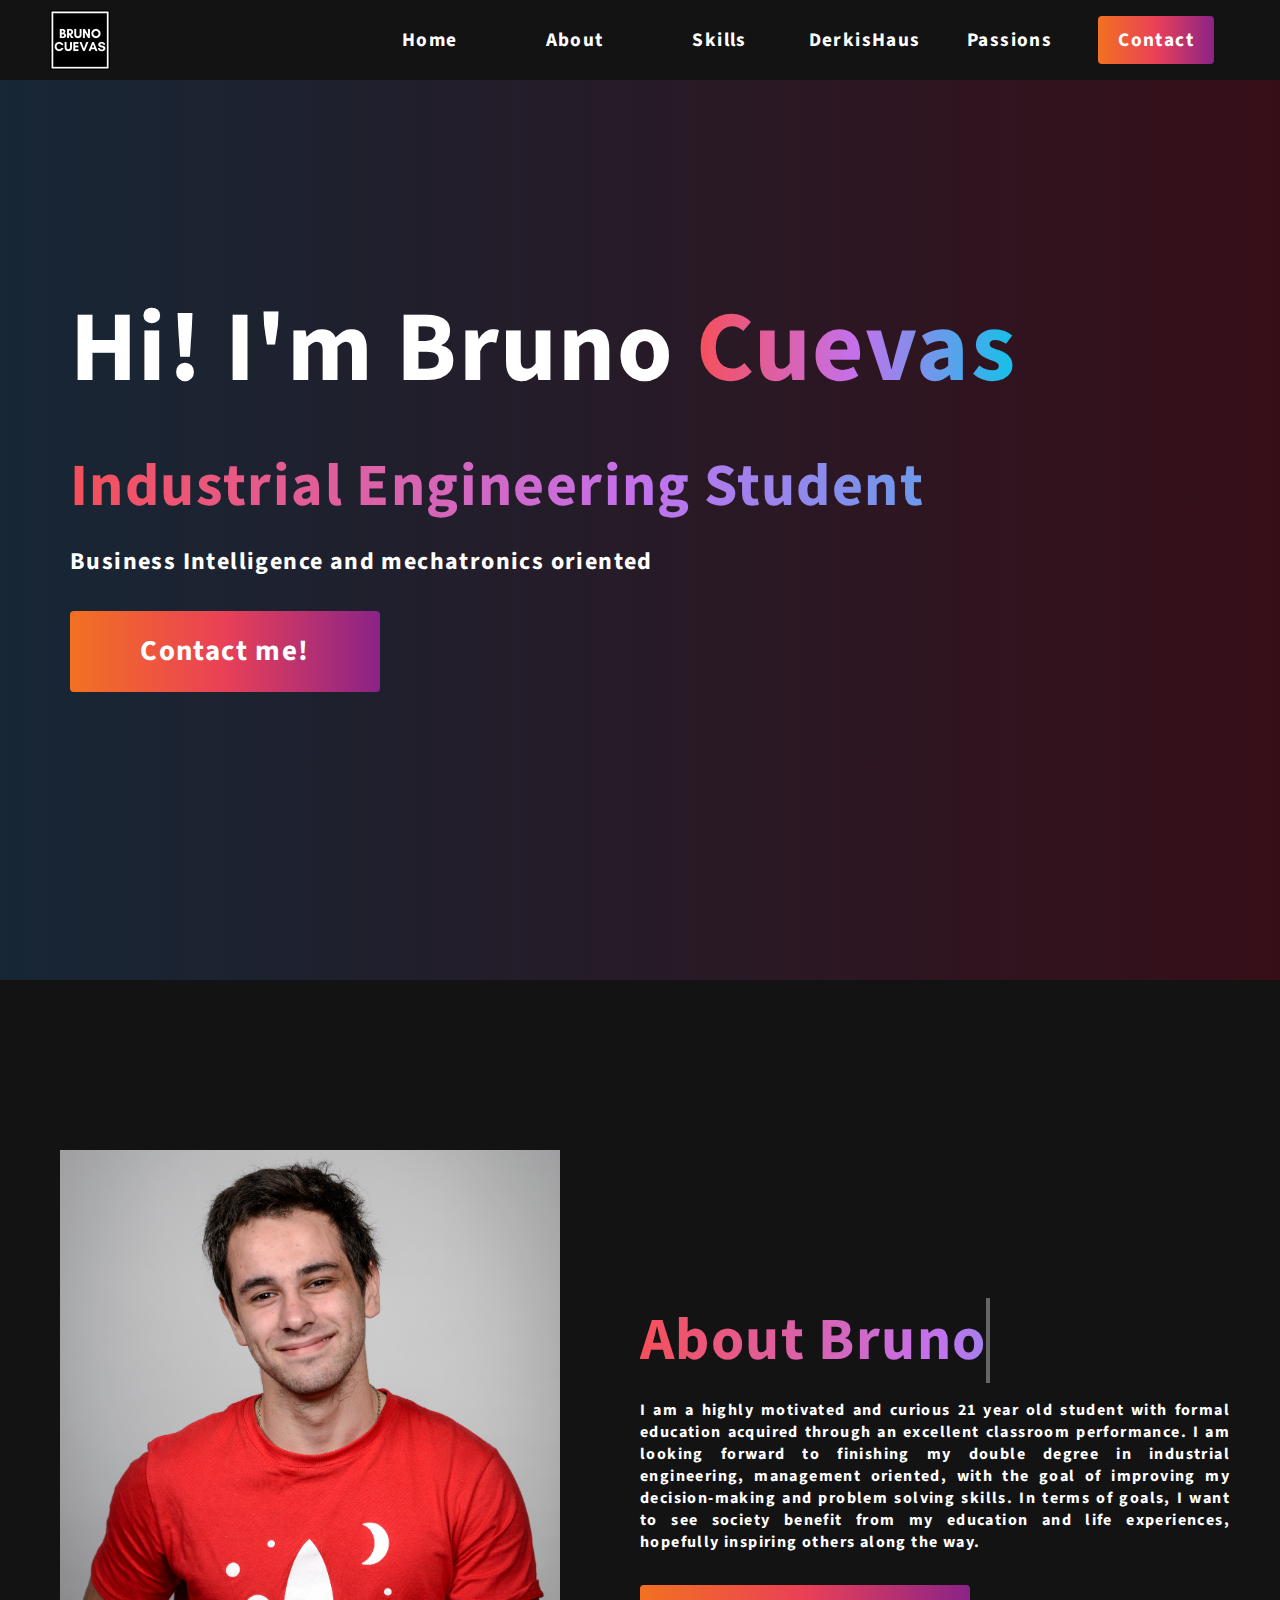
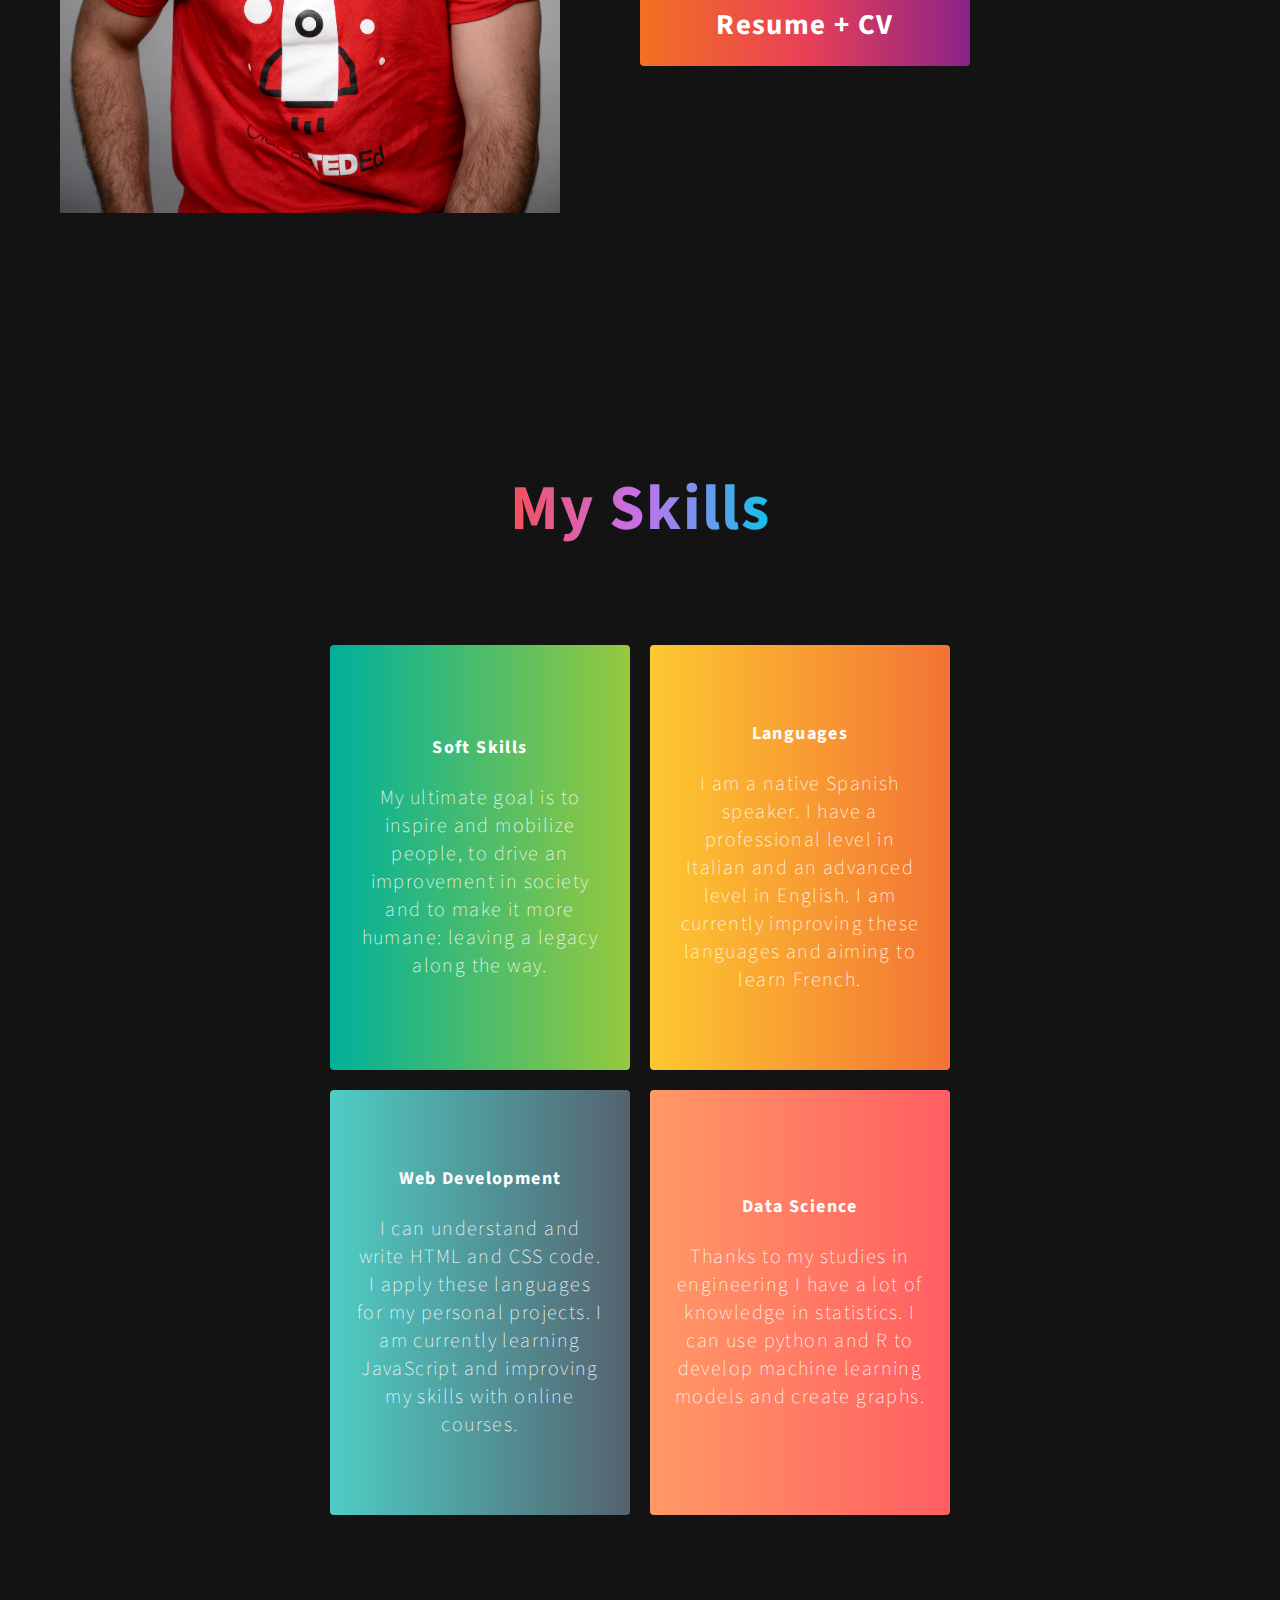
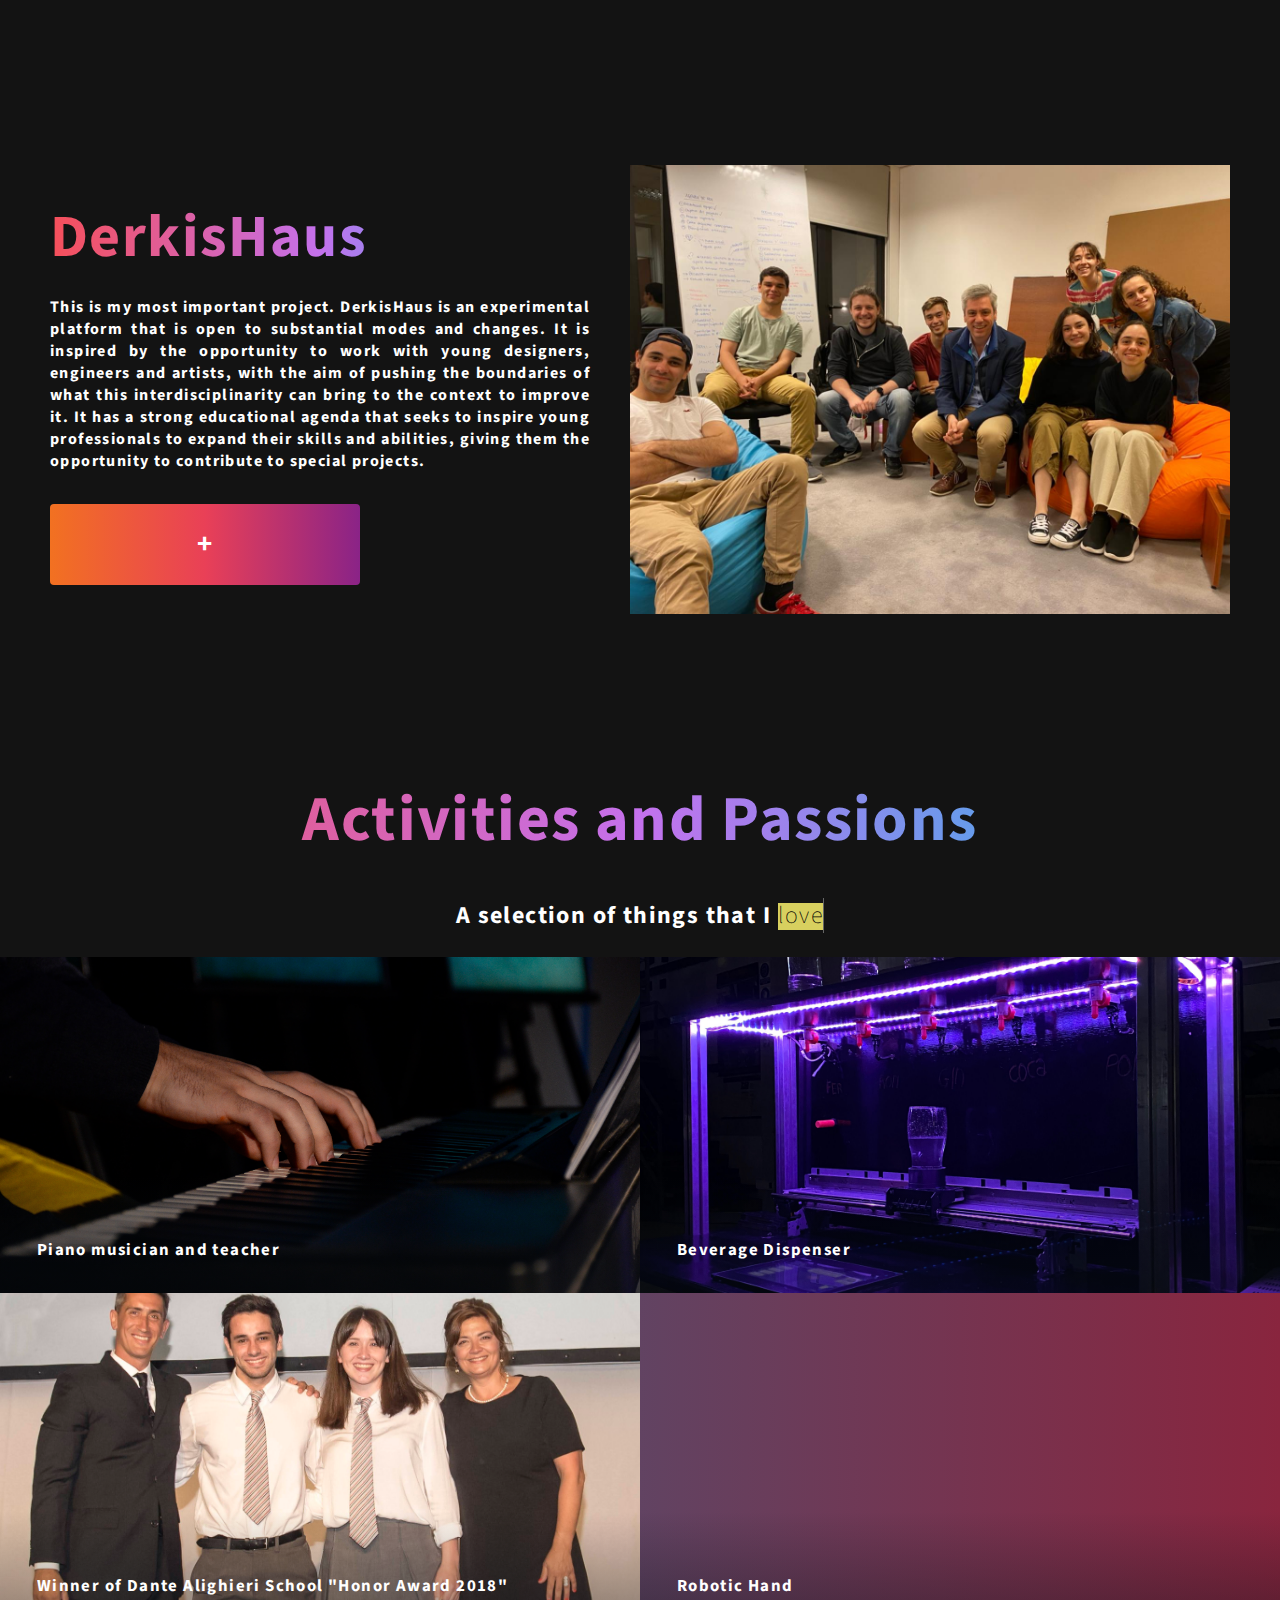
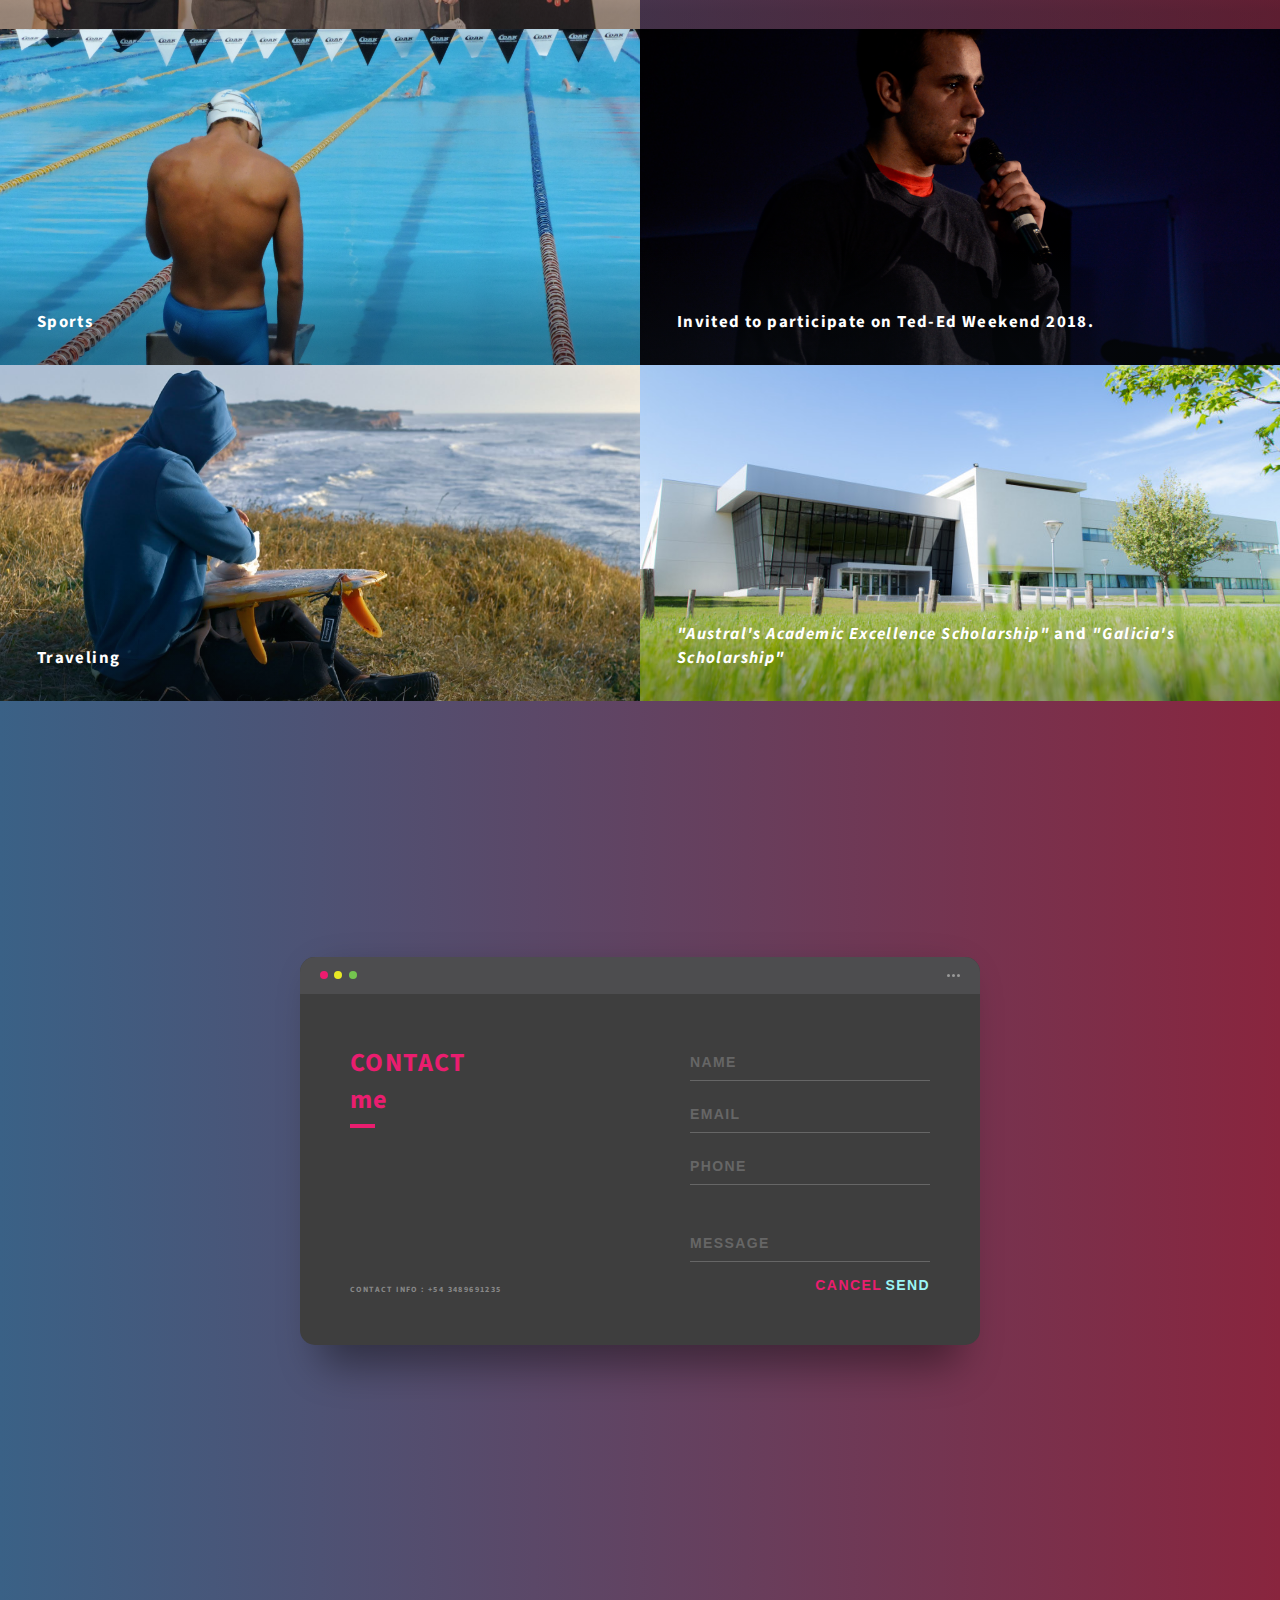
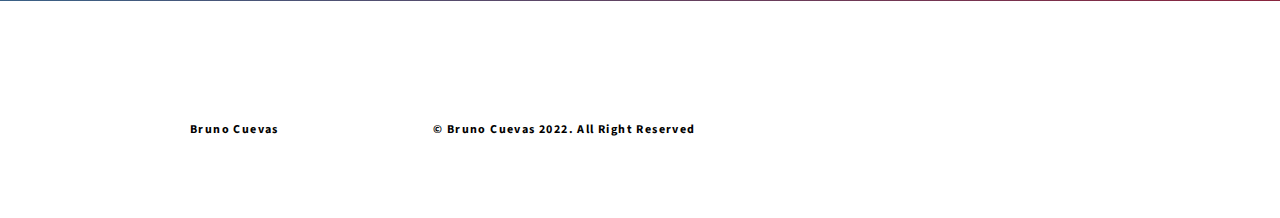
==== index.html @ 16188de2 "New Photo Gallery" ====
<!DOCTYPE html>
<html>
<head>
	<meta charset="utf-8">
	<meta name="viewport" content="width=device-width, initial-scale=1">
	<title>Bruno Cuevas</title>
	<link rel="stylesheet" type="text/css" href="style.css">
	<link rel="stylesheet" href="https://use.fontawesome.com/releases/v5.15.4/css/all.css" integrity="sha384-DyZ88mC6Up2uqS4h/KRgHuoeGwBcD4Ng9SiP4dIRy0EXTlnuz47vAwmeGwVChigm" crossorigin="anonymous">
	<link rel="shortcut icon" type="image/jpg" href="img/devjane.png"/>
	<link rel="preconnect" href="https://fonts.googleapis.com">
	<link rel="preconnect" href="https://fonts.gstatic.com" crossorigin>
	<link href="https://fonts.googleapis.com/css2?family=Source+Sans+Pro:wght@300&display=swap" rel="stylesheet">
	<link rel="stylesheet" href="assets/css/main.css">
</head>
<body>

<!-- Navbar Section -->

<nav class="navbar">
	<div class = "navbar_container">
		<a href = "#home" id="navbar_logo"><img src="img/devjane.png" alt=""></a>
		<div class="navbar_toggle" id = "mobile-menu">
			<span class="bar"></span>
			<span class="bar"></span>
			<span class="bar"></span>
		</div>

		<ul class="navbar_menu">
			<li class="navbar_item">
				<a href="#home" class="navbar_links" id="home-page">Home</a> 
			</li>
			<li class="navbar_item">
				<a href="#about" class="navbar_links" id="about-page">About</a> 
			</li>
			<li class="navbar_item">
				<a href="#services" class="navbar_links" id="services-page">Skills</a> 
			</li>
			<li class="navbar_item">
				<a href="#derkishaus" class="navbar_links" id="derkishaus-page">DerkisHaus</a> 
			</li>
			<li class="navbar_item">
				<a href="#passions" class="navbar_links" id="passions-page">Passions</a> 
			</li>
			<li class="navbar_btn">
				<a href="#contact" class="button" id="contact-page">Contact</a> 
			</li>
		</ul>
	</div>
</nav>

<!-- Hero Section -->
<div class="hero" id="home">
	<div class="outer">
		<div class="hero_container">
			<h1 class="hero_heading">
				Hi! I'm Bruno <span> Cuevas</span></h1>
			<p class="hero_description">Industrial Engineering Student</p>
			<p class="hero_orientation">Business Intelligence and mechatronics oriented</p>
			<button class="main_btn"><a href="#contact">Contact me!</a></button>
		</div>
	</div>
</div>





<!-- About Section -->
<!-- <div class="main" id="about">
	<div class="main_container">
		<div class="main_img_container">
			<div class="main_img_card"><i class="fas fa-layer-group"></i></div>
		</div> -->

		<div class="main" id="about">
			<div class="main_container">
				<div class="main_img_container">
					<div class="main_img_card"><img src="images/me.JPG" alt="me"></div>
				</div>

		<div class="main_content">
			<!-- <h1>Some Things</h1> -->
			<h2>About <span
				class="txt-rotate"
				data-period="2000"
				data-rotate='[ "Bruno", "Myself", "Me"]'></span></h2>
			<p>I am a highly motivated and curious 21 year old student with formal education acquired 
				through an excellent classroom performance. I am looking forward to finishing my double 
				degree in industrial engineering, management oriented, with the goal of improving my decision-making 
				and problem solving skills. In terms of goals, I want to see society benefit from my education and life experiences, 
				hopefully inspiring others along the way.</p>
			<button class="main_btn_2"><a href="images/cv_resume.pdf" target="_blank" >Resume + CV</a></button>
		</div>
	</div>
</div>

<!-- Services Section -->
<div class="services" id="services">
	<h1>My Skills</h1>
	<div class="services_wrapper">
		<div class="services_card">
			<div class="icon"><i class="fas fa-book-reader"></i></div>
			<h2>Soft Skills</h2>
			<p> My ultimate goal is to inspire and mobilize
				people, to drive an improvement in society and to make it more humane: leaving a legacy along the way.</p>
		</div>
		<div class="services_card">
			<div class="icon"><i class="fas fa-globe-americas"></i></i></div>
			<h2>Languages</h2>
			<p>I am a native Spanish speaker. I have a professional level in Italian and an advanced level in English. 
				I am currently improving these languages and aiming to learn French. </p>
		</div>
		<div class="services_card">
			<div class="icon"><i class="fas fa-code"></i></div>
			<h2>Web Development</h2>
			<p>I can understand and write HTML and CSS code. I apply 
				these languages for my personal projects. I am currently 
				learning JavaScript and improving my skills with online courses. </p>
		</div>
		<div class="services_card">
			<div class="icon"><i class="fas fa-chart-pie"></i></div>
			<h2> Data Science </h2>
			<p>Thanks to my studies in engineering I have a lot of knowledge in statistics. 
				I can use python and R to develop machine learning models and create graphs. </p>
		</div>
	</div>
</div>

<!-- DerkisHuas -->

<!-- <div class="main" id="contact">
	<div class="main_container">
		
		<div class="main_content">
			<h1>Something About</h1>
			<h2>DerkisHaus</h2>
			<p></p>

			<button class="main_btn"><a href="https://derkishaus.com">+</a></button>
		</div>
		<div class="main_img_container">
			<div class="main_img_card_2" id="card-2"><i class="fas fa-users"></i></div>
		</div>

	</div>
</div> -->

<div class="main" id="derkishaus">
	<div class="main_container">
		<div class="derkishaus">
			<h2>DerkisHaus</h2>
			<p>This is my most important project. DerkisHaus is an experimental platform that is open to substantial modes and changes. It is inspired by the opportunity to work with young designers, engineers and artists, with the aim of pushing the boundaries of what this interdisciplinarity can bring to the context to improve it. It has a strong educational agenda that seeks to inspire young professionals to expand their skills and abilities, giving them the opportunity to contribute to special projects.</p>
			<button class="main_btn"><a href="https://derkishaus.com" target="_blank" >+</a></button>
		</div>
		<div class="dh_img_container">
			<div class="dh_img"><img src="images/dh.jpg" alt="dh"></div>
		</div>
	</div>
</div>

   <!-- ============================
			My Work
	============================ -->

<div class="my-work" id="passions">
	<h2 class="section__title section__title--work">Activities and Passions</h2>
	<p class="section__subtitle section__subtitle--work">A selection of things that I <span
		class="txt-rotate" id= "spam-enjoy" data-period="2000"
		data-rotate='[ "love", "have achieved", "enjoy", "can do", "have learned" ]'></span></p>
	</div> 

<div id="gallery">
	<article class="thumb">
		<a href="images/piano.jpg" class="image"><img src="images/piano2.JPG" alt="" /></a>
		<h2>Piano musician and teacher</h2>
		<p>I have been playing Classical music since 2013. I participated in a <a href="https://www.youtube.com/watch?v=PEdI44yBx5w" target="_blank">piano masterclass</a> in Vittorio Veneto, Italy.</p>
	</article>
	<article class="thumb">
		<a href="images/coctelera2.png" class="image"><img src="images/coctelera.jpg" alt="" /></a>
		<h2>Beverage Dispenser</h2>
		<p>I built a <a href="https://www.youtube.com/watch?v=ZxbqkQXd_Lw" target="_blank">beverage dispenser</a> using industrial equipment.</p>
	</article>
	<article class="thumb">
		<a href="images/premiodante.jpg" class="image"><img src="images/premiodante.jpg" alt="" /></a>
		<h2>Winner of Dante Alighieri School "Honor Award 2018"</h2>
		<p>Over the course of six years, directives and professors had been evaluating high school students for this award. They have taken into account: proactivity, enthusiasm, perseverance, good disposition and the ability to establish good relationships with peers and superiors.</p>
	</article>

	<article class="thumb">
		<a href="images/mano2.png" class="image"><img src="images/mano.png" alt="" /></a>
		<h2>Robotic Hand</h2>
		<p>Built a 3d-printed <a href="https://www.youtube.com/watch?v=ZxbqkQXd_Lw" target="_blank" rel="noopener noreferrer">robotic hand</a> controlled by IA, an App and a glove.</p>
	</article>
	<article class="thumb">
		<a href="images/natacion2.jpg" class="image"><img src="images/natacion.JPG" alt="" /></a>
		<h2>Sports</h2>
		<p>I have been doing competitive swimming since 2010. Participated in several national competitions. Thanks to swimming I also learned what effort and hard work meant to achieve a a goal</p>
	</article>
	<article class="thumb">
		<a href="images/2.jpg" class="image"><img src="images/1.jpg" alt="" /></a>
		<h2>Invited to participate on Ted-Ed Weekend 2018.</h2>
		<p>I have participated in several Ted Talk courses</p>
	</article>
	<article class="thumb">
		<a href="images/travel2.jpg" class="image"><img src="images/travel.jpg" alt="" /></a>
		<h2>Traveling</h2>
		<p>Traveling helps me to understand the world with a more holistic view. I understood that in today’s globalised world, in order to have a real impact, it is necessary to understand people and their cultures.</p>
	</article>
	<article class="thumb">
		<a href="images/austral.jpg" class="image"><img src="images/austral2.png" alt="" /></a>
		<h2><em>"Austral's Academic Excellence Scholarship"</em> and <em>"Galicia's Scholarship"</em></h2>
		<p>Galicia Bank and Austral University are investing in my academic career with a full tuition scholarship, allowing me access to high-level education.</p>
	</article>
	<!-- <article class="thumb">
		<a href="images/fulls/09.jpg" class="image"><img src="images/thumbs/09.jpg" alt="" /></a>
		<h2>President of the 2019 Class</h2>
		<p>I have been elect by my partners as president of the industrial engineering class. In this role I act within the personal environment and transform it for the better. Using leadership and negotiation skills I make decisions that benefit all parties equally.</p>
	</article>
	<article class="thumb">
		<a href="images/fulls/10.jpg" class="image"><img src="images/thumbs/10.jpg" alt="" /></a>
		<h2>Mattis </h2>
		<p>Nunc blandit nisi ligula magna sodales lectus elementum non. Integer id venenatis velit.</p>
	</article>
	<article class="thumb">
		<a href="images/fulls/11.jpg" class="image"><img src="images/thumbs/11.jpg" alt="" /></a>
		<h2>Sed ac elementum arcu</h2>
		<p>Nunc blandit nisi ligula magna sodales lectus elementum non. Integer id venenatis velit.</p>
	</article>
	<article class="thumb">
		<a href="images/fulls/12.jpg" class="image"><img src="images/thumbs/12.jpg" alt="" /></a>
		<h2>Vehicula id nulla dignissim</h2>
		<p>Nunc blandit nisi ligula magna sodales lectus elementum non. Integer id venenatis velit.</p>
	</article> -->
</div>
	

	<!-- <div class="portfolio">

		<a href="portfolio-item.html" class="portfolio__item">
			<img src="img/portfolio-01.jpg" alt="" class="portfolio__img">
		</a>
		

		<a href="portfolio-item.html" class="portfolio__item">
			<img src="img/portfolio-02.jpg" alt="" class="portfolio__img">
		</a>
		

		<a href="portfolio-item.html" class="portfolio__item">
			<img src="img/portfolio-03.jpg" alt="" class="portfolio__img">
		</a>
		

		<a href="portfolio-item.html" class="portfolio__item">
			<img src="img/portfolio-04.jpg" alt="" class="portfolio__img">
		</a>
		

		<a href="portfolio-item.html" class="portfolio__item">
			<img src="img/portfolio-05.jpg" alt="" class="portfolio__img">
		</a>
		

		<a href="portfolio-item.html" class="portfolio__item">
			<img src="img/portfolio-06.jpg" alt="" class="portfolio__img">
		</a>
		

		<a href="portfolio-item.html" class="portfolio__item">
			<img src="img/portfolio-07.jpg" alt="" class="portfolio__img">
		</a>
		

		<a href="portfolio-item.html" class="portfolio__item">
			<img src="img/portfolio-08.jpg" alt="" class="portfolio__img">
		</a>
		

		<a href="portfolio-item.html" class="portfolio__item">
			<img src="img/portfolio-09.jpg" alt="" class="portfolio__img">
		</a>
	</div> -->


			
<!-- Contact -->
<section class="contact" id="contact">
	<div class="background">
	   <div class="container">
		 <div class="screen">
		   <div class="screen-header">
			 <div class="screen-header-left">
			   <div class="screen-header-button close"></div>
			   <div class="screen-header-button maximize"></div>
			   <div class="screen-header-button minimize"></div>
			 </div>
			 <div class="screen-header-right">
			   <div class="screen-header-ellipsis"></div>
			   <div class="screen-header-ellipsis"></div>
			   <div class="screen-header-ellipsis"></div>
			 </div>
		   </div>
		   <div class="screen-body">
			 <div class="screen-body-item left">
			   <div class="app-title">
				 <span>CONTACT</span>
				 <span>me</span>
			   </div>
			   <div class="app-contact">CONTACT INFO : +54 3489691235</div>
			 </div>
			 <div class="screen-body-item">
			   <form action="https://formspree.io/f/xyyokljq" method="POST">
				   <div class="app-form">
					   <div class="app-form-group">
						   <input class="app-form-control" placeholder="NAME" name= "name">
					   </div>
					   <div class="app-form-group">
						   <input class="app-form-control" placeholder="EMAIL" type="email" name="mail">
					   </div>
					   <div class="app-form-group">
						   <input class="app-form-control" placeholder="phone" name ="phone">
					   </div>
					   <div class="app-form-group message">
						   <input class="app-form-control" placeholder="MESSAGE" name="message">
					   </div>
					   <div class="app-form-group buttons">
						   <button class="app-form-button-cancel">CANCEL</button>
						   <button class="app-form-button-send" type="submit" name = "submit">SEND</button>
					   </div>
				   </div>
			   </form>
			 </div>
		   </div>
		 </div>
	   </div>
   </div>
   </section>

  
<!-- Footer Section -->

<div class="footer_container">
	<!-- <div class="footer_links">
		<div class="footer_link_wrapper">
			<div class="footer_link_items">
				<h2>About Me</h2>
				<a href="/sign-up">How it Works</a>
				<a href="/sign-up">Testimonials</a>
				<a href="/sign-up">Careers</a>
				<a href="/sign-up">Terms of Service</a>
			</div>
			<div class="footer_link_items">
				<h2>Contact</h2>
				<a href="/sign-up">How it Works</a>
				<a href="/sign-up">Testimonials</a>
				<a href="/sign-up">Careers</a>
				<a href="/sign-up">Terms of Service</a>
			</div>
		</div>
		<div class="footer_link_wrapper">
			<div class="footer_link_items">
				<h2>Videos</h2>
				<a href="/sign-up">How it Works</a>
				<a href="/sign-up">Testimonials</a>
				<a href="/sign-up">Careers</a>
				<a href="/sign-up">Terms of Service</a>
			</div>
			<div class="footer_link_items">
				<h2>Social Media</h2>
				<a href="/sign-up">How it Works</a>
				<a href="/sign-up">Testimonials</a>
				<a href="/sign-up">Careers</a>
				<a href="/sign-up">Terms of Service</a>
			</div>
		</div>
	</div> -->
	<section class="social_media">
		<div class="social_media_wrap">
			<div class="footer_logo">
				<a href="/" id="footer_logo">Bruno Cuevas</a>
			</div>
			<p class="website_rights">© Bruno Cuevas 2022. All Right Reserved</p>
			<div class="social_icons">
				<a href="https://www.facebook.com/bruno.cuevas.9" class="social_icon_link" target="_blank"><i class="fab fa-facebook"></i></a>
				<a href="https://www.instagram.com/bruno.cuevas/" class="social_icon_link" target="_blank"><i class="fab fa-instagram"></i></a>
				<a href="https://www.youtube.com/channel/UCYLbgi_TKiaCafUcZyvxBnw" class="social_icon_link" target="_blank"><i class="fab fa-youtube"></i></a>
				<a href="https://www.linkedin.com/in/bruno-cuevas-6083051a2?lipi=urn%3Ali%3Apage%3Ad_flagship3_profile_view_base_contact_details%3Box99fY4MRpS8jo6iIhv0mA%3D%3D" class="social_icon_link" target="_blank"><i class="fab fa-linkedin"></i></a>
			</div>
		</div>
	</section>
</div>
	<script src="app.js"></script>
	<script src="assets/js/jquery.min.js"></script>
	<script src="assets/js/jquery.poptrox.min.js"></script>
	<script src="assets/js/browser.min.js"></script>
	<script src="assets/js/breakpoints.min.js"></script>
	<script src="assets/js/util.js"></script>
	<script src="assets/js/main.js"></script>
</body>
</html>
---- style.css ----
/* ========================
|| NAVBAR 
========================*/



* { 
	box-sizing: border-box;
	padding: 0;
	margin: 0;
	/* font-family: "Kumbh Sans", sans-serif; */
	font-family: 'Source Sans Pro', sans-serif;
	scroll-behavior: smooth;
 }

 .navbar{
 	background: #131313;
 	height: 80px;
 	display: flex;
 	justify-content: center;
 	align-items: center;
 	font-size: 1.2rem;
 	position: sticky;
 	top: 0;
 	z-index: 999;
 }

 .navbar_container {
 	display: flex;
 	justify-content: space-between;
 	height: 80px;
 	z-index: 1;
 	width: 100%;
 	max-width: 1300px;
 	margin: 0 auto;
 	padding: 0 50px;

 }


#navbar_logo { 
	background: #8A2387;  /* fallback for old browsers */
	background: -webkit-linear-gradient(to right, #F27121, #E94057, #8A2387);  /* Chrome 10-25, Safari 5.1-6 */
	background: linear-gradient(to right, #F27121, #E94057, #8A2387);
	background-size: 100%;
	-webkit-background-clip: text;
	-moz-background-clip: text;
	-webkit-text-fill-color:  transparent;
	-moz-text-fill-color: transparent;
	display: flex;
	align-items: center;
	text-decoration: none;
	cursor:  pointer;
	font-size: 2rem;
 }

 .navbar_menu{
 	display: flex;
 	align-items: center;
 	list-style: none;
 }
/* doy margen para que esten un poco más separados los items */

 .navbar_item{
 	height: 80px;
	margin: 0 10px;
 }

 .navbar_links{
 	color:  #fff;
 	display: flex;
 	align-items: center;
 	justify-content: center;
 	width: 125px;
 	text-decoration: none;
 	height: 100%;
 	transition: all 0.5s ease;
 }


 .navbar_btn{
 	display: flex;
 	justify-content: center;
 	align-items: center;
 	padding:  0 1rem;
 	width: 100%;
	
 }

 .button{
 	display: flex;
 	justify-content: center;
 	align-items: center;
 	text-decoration: none;
 	padding: 10px 20px;
 	height: 100%;
 	width: 100%;
 	border: none;
 	outline: none;
 	border-radius: 4px;
 	/*webpage to get gradient*/
	background: linear-gradient(to right, #F27121, #E94057, #8A2387);
 	color: #fff;
 	transition: all 0.3s ease;
 }



/*transition*/
.navbar_links:hover{
	color: goldenrod;
	transition: all 0.5s ease;
}



@media screen and (max-width: 1100px){
	.navbar_container{
		display: flex;
		justify-content: space-between;
		height: 80px;
		z-index: 1;
		width: 100%;
		max-width: 1300px;
		padding:  0;
	}
	.navbar_menu{
		display:  grid;
		grid-template-columns: auto;
		margin: 0;
		width: 100%;
		position: absolute;
		top: -1000px;
		opacity: 1;
		transition:  all 0.5 ease;
		z-index:  -1;
	}
	.navbar_menu.active{
		background: #131313;
		top: 100%; 
		opacity: 1;
		transition: all 0.5 ease;
		z-index: 99;
		height: auto;
		font-size: 1.6rem;
	}

	.navbar_btn{
		margin-top: 25px;
	}
	#navbar_logo{
		padding-left: 25px;
	}
	.navbar_toggle .bar {
		width: 25px;
		height: 3px;
		margin: 5px auto;
		transition: all 0.3s ease-in-out; 
		background: #fff;
	}
	.navbar_item{
		width: 100%; 
	}
	.navbar_links{
		text-align: center;
		padding: 2rem; 
		width: 100%;
		display: table;
	}
	.navbar_btn{
		padding-bottom: 2rem;
	}
	.button{
		display: flex;
		justify-content: center;
		align-items: center;
		width: 80%;
		height: 80px;
		margin: 0; 
	}
	#mobile-menu {
		position: absolute;
		top: 20%; 
		right: 5%; 
		transform: translate(5%, 20%);

	}
	.navbar_toggle .bar{
		display: block;
		cursor: pointer;
	}

	/* Menu Bars Animation */
	#mobile-menu.is-active .bar:nth-child(2){
		opacity: 0;
	}
	#mobile-menu.is-active .bar:nth-child(3){
		transform: translateY(-8px) rotate(-45deg);
	}
	#mobile-menu.is-active .bar:nth-child(1){
		transform: translateY(8px) rotate(45deg);
	}
}



/* ======================
|| HERO 
========================*/
body{
    margin: 0;
    padding: 0;
    font-family: arial;
}

.hero{
    left: 0;
    top: 0;
    width: 100%;
    height: 100vh;
    animation: animate 20s ease-in-out infinite;   
    background-size: cover;
	padding: 200px 0;
}

.outer{
    position: absolute; 
    top: 80px;
    width: 100%;
	background-size: cover;
    height: 100vh;
    background: rgba(0,0,0,0.6);
}
@keyframes animate{ 
    0%, 100%{
        background-image: url(/images/1.jpg);
    }
    25%{
        background-image: url(/images/2.jpg);
    }
    50%{
        background-image: url(/images/3.jpg);
    }
    75%{
        background-image: url(/images/4.jpg);
    }
}

.hero_container{ 
	display: flex; 
	flex-direction: column; 
	justify-content: center;
	align-items: left;
	max-width: 1200px;
	margin: 0 auto; 
	height: 90%;
	text-align: center;
	padding: 30px;
}

.hero_heading{
	text-align: left;
	font-size: 100px; 
	margin-bottom: 24px;
	color: #fff; 
}

.hero_heading span{ 
	/* Add background to the Spamed word */
	background: linear-gradient(to right,#f64f59, #c471ed, #12c2e9);
	background-size: 100%;

	/*Combine the background with the word */
	-webkit-background-clip: text;
	-webkit-text-fill-color: transparent;
}

.hero_description{
	text-align: left;
	font-size: 60px;
	background: linear-gradient(to right, #f64f59, #c471ed, #12c2e9); /* W3C, IE 10+/ Edge, Firefox 16+, Chrome 26+, Opera 12+, Safari 7+ */
	-webkit-background-clip: text;
	-webkit-text-fill-color: transparent;
}

.hero_orientation{
	text-align: left;
	font-size: 24px;
	color: white; 
	padding-top: 15px;
}

.main_btn{ 
	font-size: 1.8rem;
	/*webpage to get gradient*/
   background: linear-gradient(to right, #F27121, #E94057, #8A2387);
   padding: 20px 60px; 
   border: none; 
   border-radius: 4px;
   margin-top: 2rem;
   cursor: pointer;
   position: relative;
   transition: all 0.35s; 
   outline: none; 
   width: 310px;
}

.main_btn a{
	position: relative;
	z-index: 2;
	color: white;
	/*Saco el unline  */
	text-decoration: none; 
}

.highlight{ 
	border-bottom: 4px solid rgb(132, 0, 255);
}


@media screen and (max-width: 1100px) { 
	.hero_heading{
		font-size: 55px;
	}
	.hero_description{
		font-size: 35px; 
	}
	.hero_orientation{
		font-size: 20px;
	}
}

/* ======================================
MAIN
 ====================================== */

.main{ 
	background-color: #131313;
	padding: 10rem 0; 
}

.main_container{ 
	display: grid;
	/* Grid Columns */
	grid-template-columns: 1fr 1fr; 
	align-items: center; 
	justify-content: center;
	margin: 0 auto; 
	height: 90%;
	z-index: 1; 
	width: 100%; 
	max-width: 1300px;
	padding: 0 50px;
}

.main_content { 
	color:#fff; 
	width: 100%;
}

.main_content h2{ 
	font-size: 4rem;
	font-size: 60px;
	background: linear-gradient(to right, #f64f59, #c471ed, #12c2e9); 
	-webkit-background-clip: text;
	-moz-background-clip: text;
	-webkit-text-fill-color: transparent;
	-moz-text-fill-color: transparent;
}

.main_content p{
	margin-top: 1rem; 
	font-size: 1rem;
	text-align: justify;
	/* font-weight: 700; */

}

.main_btn_2{ 
	font-size: 1.8rem;
	/*webpage to get gradient*/
   background: linear-gradient(to right, #F27121, #E94057, #8A2387);
   padding: 20px 60px; 
   border: none; 
   border-radius: 4px;
   margin-top: 2rem;
   cursor: pointer;
   position: relative;
   transition: all 0.35s; 
   outline: none; 
   width: 330px;
}

.main_btn_2 a{
	position: relative;
	z-index: 2;
	color: white;
	/*Saco el unline  */
	text-decoration: none; 
}

.main_btn_2:hover{ 
	color: white; 

}

.main_btn_2:hover:after{
	width: 100%;
}


.main_btn:after,
.main_btn_2::after{ 
	position: absolute; 
	content: ""; 
	top: 0; 
	left: 0; 
	width: 0; 
	height: 100%; 
	background: #ff1ead;
	transition: all 0.5s;
	border-radius: 4px;
}

.main_btn:hover{ 
	color: white; 

}

.main_btn:hover:after{
	width: 100%;
}

.main_img_container{ 
	text-align: center;
}

.main_img_card{ 
	margin:10px; 
	width: 500px;
	border-radius: 4px;
	display: flex; 
	flex-direction: column;
	justify-content: center;
}


/* Mobile Responsive */

@media screen and (max-width: 1100px) { 
	.main_container{
		display: grid;
		grid-template-columns: 1fr;
		align-items: center;
		justify-content: center;
		width: 100%;
		margin: 0 auto;
		height: 90%;
	 }
	.main_img_container { 
		display: flex; 
		justify-content: center;
	}
	.main_img_card{
		width: 425px;
		margin-bottom: 2rem; 
	}
	.main_content{
		text-align: center; 
		margin-bottom: 4rem; 
	}
	.main_content h1{ 
		font-size: 2.5rem;
		margin-top: 2rem;
	}
	.main_content h2{
		font-size: 3rem;
	}

	.main_content p{ 
		margin-top:1rem; 
		font-size: 1rem;
	}

}

@media screen and (max-width: 900px) {
	.main_img_card{
		width:250px; 
	}

	.fa-users, .fa-layer-group{
		font-size: 6rem;
	}

	.main_content h1{
		font-size: 2rem;
		margin-top: 2rem;

	}
	.main_content h2{
		font-size: 2rem;
	}
	.main_content p{
		font-size: .8rem;
	}
	.main_btn {
		padding: 12px 36px; 
		margin: 2.5rem 0; 
	}
}

/* ============================
|| Skills
=============================== */

/* Fonts */

.fa-globe-americas, .fa-code, .fa-chart-pie, .fa-book-reader{
	font-size: 5rem;
}

.services{
	background: #131313;
	display: flex; 
	flex-direction: column;
	justify-content: center;
	align-items: center;
	height: 100%;
	padding: 5rem 0;
}

.services h1{ 
	background: linear-gradient(to right,#f64f59, #c471ed, #12c2e9);
	background-size: 100%;
	-webkit-background-clip: text;
	-moz-background-clip: text;
	-webkit-text-fill-color:  transparent;
	-moz-text-fill-color: transparent;
	margin-bottom: 5rem; 
	font-size: 4rem;

}

.services_wrapper{ 
	display: grid;
	grid-template-columns: 1fr 1fr 1fr 1fr;
	grid-template-rows: 1fr;
}

.services_card{
	margin:10px; 
	height: 425px; 
	width:300px; 
	border-radius:4px;
	display: flex;
	flex-direction: column;
	justify-content: center;
	align-items: center;
	color: white; 
	background: linear-gradient(to right, #ff9966, #ff5e62);
	transition: 0.3s ease-in;

}


.services_card:nth-child(1){
	background: linear-gradient(to right, #00b09b, #96c93d);
	 /* W3C, IE 10+/ Edge, Firefox 16+, Chrome 26+, Opera 12+, Safari 7+ */
	


}
.services_card:nth-child(2){
	background: linear-gradient(to right, #fdc830, #f37335);
	
}

.services_card:nth-child(3){
	/* background: linear-gradient(to right, #12c2e9, #b440e9, #f64f59); */
	background: linear-gradient(to right, #4ecdc4, #556270);

}

.services_card h2{
	text-align: center;
	margin-top: 24px;
}

.services_card p{
	text-align: center;
	margin: 24px 24px; 
	font-size: 20px;
	font-weight: 200;
}

.services_btn{
	display: flex;
	justify-content: center;
	font-size: 16px;
}


.services_card:hover{
	transform: scale(1.075);
	transition: 0.3s ease-in;
	cursor: pointer;
}

.main_img_card_2{ 
	margin:10px; 
	height: 500px;
	width: 500px;
	border-radius: 4px;
	display: flex; 
	flex-direction: column;
	justify-content: center;
	color: white; 
	background-image: linear-gradient(to right, #00dbde 0%, #fc00ff 100%);
}

/* For different screen sizes */
@media screen and (max-width: 1300px) {
	.services_wrapper{
		grid-template-columns: 1fr 1fr;

	}
	
}

@media screen and (max-width: 768px) {
	.services_wrapper{
		grid-template-columns: 1fr;
	}
}

/*========================= 
|| DerkisHaus
===========================*/


.derkishaus { 
	color:#fff; 
	width: 100%;
}

/* .derkishaus h1{ 
	background: #8A2387;  
	background: -webkit-linear-gradient(to right, #F27121, #E94057, #8A2387); 
	background: linear-gradient(to right, #F27121, #E94057, #8A2387);
	background-size: 100%;
	-webkit-background-clip: text;
	-moz-background-clip: text;
	-webkit-text-fill-color:  transparent;
	-moz-text-fill-color: transparent;
	margin-bottom: 31px;} */


.derkishaus h2{ 
	font-size: 60px;
	background: linear-gradient(to right, #f64f59, #c471ed, #12c2e9); 
	-webkit-background-clip: text;
	-moz-background-clip: text;
	-webkit-text-fill-color: transparent;
	-moz-text-fill-color: transparent;
}

.derkishaus p{
	margin-top: 1rem; 
	font-size: 1rem;
	font-weight: 700;
	text-align: justify;
}

.main_btn{ 
	font-size: 1.8rem;
	/*webpage to get gradient*/
   background: linear-gradient(to right, #F27121, #E94057, #8A2387);
   padding: 20px 60px; 
   border: none; 
   border-radius: 4px;
   margin-top: 2rem;
   cursor: pointer;
   position: relative;
   transition: all 0.35s; 
   outline: none; 
}

.main_btn a{
	position: relative;
	z-index: 2;
	color: white;
	/*Saco el unline  */
	text-decoration: none; 
}

.main_btn:after{ 
	position: absolute; 
	content: ""; 
	top: 0; 
	left: 0; 
	width: 0; 
	height: 100%; 
	background: #ff1ead;
	transition: all 0.5s;
	border-radius: 4px;
}

.main_btn:hover{ 
	color: white; 

}

.main_btn:hover:after{
	width: 100%;
}

.dh_img_container{ 
	text-align: center;
}

.dh_img{ 
	margin-left:40px; 
	width: 600px;
	border-radius: 4px;
	display: flex; 
	flex-direction: column;
	justify-content: center;
}



/* Mobile Responsive */

@media screen and (max-width: 1100px) { 
	.main_container{
		display: grid;
		grid-template-columns: 1fr;
		align-items: center;
		justify-content: center;
		width: 100%;
		margin: 0 auto;
		height: 90%;
	 }
	.dh_img_container { 
		display: flex; 
		justify-content: center;
		margin-left:-40px; 
	}

	.derkishaus{
		text-align: center; 
		margin-bottom: 4rem; 
	}
	.derkishaus h1{ 
		font-size: 2.5rem;
		margin-top: 2rem;
	}
	.derkishaus h2{
		font-size: 3rem;
	}

	.derkishaus p{ 
		margin-top:1rem; 
		font-size: 1rem;
		font-weight: 300;
	}

}

@media screen and (max-width: 815px) {
	.dh_img{
		width:300px;
		margin-top: -40px; 
	}

	.fa-users, .fa-layer-group{
		font-size: 6rem;
	}

	.derkishaus h1{
		font-size: 2rem;
		margin-top: 2rem;

	}
	.derkishaus h2{
		font-size: 2rem;
	}
	.derkishaus p{
		font-size: .8rem;
	}
	.main_btn {
		padding: 12px 36px; 
		margin: 2.5rem 0; 
	}
}

/*========================= 
Footer CSS 
===========================*/

.footer_container{ 
	background-color: #fff;
	padding: 5rem; 
	display: flex; 
	flex-direction: column;
	justify-content: center;
	align-items: center;
}

#footer_logo{
	color: black;
	display: flex;
	align-items: center;
	cursor: center;
	text-decoration: none;
	font: 2rem;
}

.footer_links{
	width:100%;
	max-width:1000px ;
	display: flex;
	justify-content: center;
}

.footer_link_wrapper{
	display:flex;
}

.footer_link_items{
	display:flex;
	flex-direction:column; 
	align-items: flex-start;
	margin:16px;
	text-align: left;
	width: 160px;
	box-sizing: border-box;
}

.footer_link_items h2{
	margin-bottom: 16px;
	color:black; 

}

.footer_link_items a{
	color:black;
	text-decoration: none;
	margin-bottom: 0.5rem;
}

.footer_link_items a:hover{
	color: #black; 
	transition: 0.3 ease-out;

}

.social_icon_link{
	color: black; 
	font-size: 24px;
}

.social_media{
	max-width: 1000px;
	width: 100%;
}

.social_media_wrap{
	display:flex;
	justify-content: space-between;
	align-items: center;
	width: 90%;
	max-width: 1000px;
	margin: 40px auto 0 auto;
}

.social_icons{
	display:flex;
	justify-content: space-between;
	align-items:center;
	width:240px;
}

.website_rights{
	color: black;
}

@media screen and (max-width:820px){
	.footer_links{
		padding-top: 2rem;
	}
	#footer_logo{
		margin-bottom:2rem;
	}
	.website_rights{
		margin-bottom: 2rem;
	}
	.footer_link_wrapper{
		flex-direction: column;
	}
	.social_media_wrap{
		flex-direction: column;
	}
}

@media screen and (max-width:480px){
	.footer_link_items{
		margin:0;
		padding:10px;
		width:100%
	}
}


/* ====================================
|| CONTACT
======================================= */

*, *:before, *:after {
	box-sizing: border-box;
	-webkit-font-smoothing: antialiased;
	-moz-osx-font-smoothing: grayscale;
  }
  
  body {
	background: linear-gradient(to right, #3a6186, #89253e);
	font-size: 12px;
  }
  
  body, button, input {
	font-family: 'Montserrat', sans-serif;
	font-weight: 700;
	letter-spacing: 1.4px;
  }
  
  .background {
	display: flex;
	min-height: 100vh;
  }
  
  .container {
	flex: 0 1 700px;
	margin: auto;
	padding: 10px;
  }
  
  .screen {
	position: relative;
	background: #3e3e3e;
	border-radius: 15px;
  }
  
  .screen:after {
	content: '';
	display: block;
	position: absolute;
	top: 0;
	left: 20px;
	right: 20px;
	bottom: 0;
	border-radius: 15px;
	box-shadow: 0 20px 40px rgba(0, 0, 0, .4);
	z-index: -1;
  }
  
  .screen-header {
	display: flex;
	align-items: center;
	padding: 10px 20px;
	background: #4d4d4f;
	border-top-left-radius: 15px;
	border-top-right-radius: 15px;
  }
  
  .screen-header-left {
	margin-right: auto;
  }
  
  .screen-header-button {
	display: inline-block;
	width: 8px;
	height: 8px;
	margin-right: 3px;
	border-radius: 8px;
	background: white;
  }
  
  .screen-header-button.close {
	background: #ed1c6f;
  }
  
  .screen-header-button.maximize {
	background: #e8e925;
  }
  
  .screen-header-button.minimize {
	background: #74c54f;
  }
  
  .screen-header-right {
	display: flex;
  }
  
  .screen-header-ellipsis {
	width: 3px;
	height: 3px;
	margin-left: 2px;
	border-radius: 8px;
	background: #999;
  }
  
  .screen-body {
	display: flex;
  }
  
  .screen-body-item {
	flex: 1;
	padding: 50px;
  }
  
  .screen-body-item.left {
	display: flex;
	flex-direction: column;
  }
  
  .app-title {
	display: flex;
	flex-direction: column;
	position: relative;
	color: #ea1d6f;
	font-size: 26px;
  }
  
  .app-title:after {
	content: '';
	display: block;
	position: absolute;
	left: 0;
	bottom: -10px;
	width: 25px;
	height: 4px;
	background: #ea1d6f;
  }
  
  .app-contact {
	margin-top: auto;
	font-size: 8px;
	color: #888;
  }
  
  .app-form-group {
	margin-bottom: 15px;
  }
  
  .app-form-group.message {
	margin-top: 40px;
  }
  
  .app-form-group.buttons {
	margin-bottom: 0;
	text-align: right;
  }
  
  .app-form-control {
	width: 100%;
	padding: 10px 0;
	background: none;
	border: none;
	border-bottom: 1px solid #666;
	color: #ddd;
	font-size: 14px;
	text-transform: uppercase;
	outline: none;
	transition: border-color .2s;
  }
  
  .app-form-control::placeholder {
	color: #666;
  }
  
  .app-form-control:focus {
	border-bottom-color: #ddd;
  }
  
  .app-form-button-cancel {
	background: none;
	border: none;
	color: #ea1d6f;
	font-size: 14px;
	cursor: pointer;
	outline: none;
  }
  
  .app-form-button-send {
	background: none;
	border: none;
	color: #9CF6F6;
	font-size: 14px;
	cursor: pointer;
	outline: none;
  }

  .app-form-button:hover {
	color: #b9134f;
  }
  
  .app-form-button-cancel:hover {
	color: #b9134f;
  }
  .app-form-button-send:hover {
	color: #00AFB5;
  }
  
  .dribbble {
	width: 20px;
	height: 20px;
	margin: 0 5px;
  }
  
  @media screen and (max-width: 520px) {
	.screen-body {
	  flex-direction: column;
	}
  
	.screen-body-item.left {
	  margin-bottom: 30px;
	}
  
	.app-title {
	  flex-direction: row;
	}
  
	.app-title span {
	  margin-right: 12px;
	}
  
	.app-title:after {
	  display: none;
	}
  }
  
  @media screen and (max-width: 600px) {
	.screen-body {
	  padding: 40px;
	}
  
	.screen-body-item {
	  padding: 0;
	}
  }
  
  
/* ============================
  || My Work
============================  */

.my-work {
    background-color: #131313;
    color:#131313;
    text-align: center;   
}

.my-work h2{ 
	background: linear-gradient(to right, #f64f59, #c471ed, #12c2e9);
	background-size: 100%;
	-webkit-background-clip: text;
	-moz-background-clip: text;
	-webkit-text-fill-color:  transparent;
	-moz-text-fill-color: transparent;
	margin-bottom: 2rem; 
	font-size: 4rem;
}

.my-work p{
	font-size: 24px;
	color: white; 
	padding-bottom: 24px;
	margin: auto;
}

#spam-enjoy{
	font-family: "Source Code Pro", monospace;
	font-weight: 200;
	background: #d8d05f;
	color: black;


	
}

.portfolio {
    display: grid;
    grid-template-columns: repeat(auto-fit, minmax(300px, 1fr));
	grid-auto-flow: dense;
}

.portfolio__item {
    background: #131313;
    overflow: hidden;
}

.portfolio__img {
    transition: 
        transform 750ms cubic-bezier(.5, 0, .5, 1),
        opacity 250ms linear;
}

.portfolio__item:focus {
    position: relative;
    z-index: 2;
}

.portfolio__img:hover,
.portfolio__item:focus .portfolio__img {
    transform: scale(1.2);
    opacity: .5;
}


/* Individual portfolio item styles */

.portfolio-item-individual {
    padding: 0 2em 2em;
    max-width: 1000px;
    margin: 0 auto;
}

.portfolio-item-individual p {
    max-width: 600px;
    margin-left: auto;
    margin-right: auto;
}
---- assets/css/main.css ----
/* Poptrox Popup */

.poptrox-overlay {
	-webkit-tap-highlight-color: rgba(255, 255, 255, 0);
}

.poptrox-popup {
	background: rgba(31, 34, 36, 0.925);
	box-shadow: 0 1em 3em 0.5em rgba(0, 0, 0, 0.25);
	cursor: default;
}

	.poptrox-popup:before {
		-moz-transition: opacity 0.2s ease-in-out;
		-webkit-transition: opacity 0.2s ease-in-out;
		-ms-transition: opacity 0.2s ease-in-out;
		transition: opacity 0.2s ease-in-out;
		background-image: -moz-linear-gradient(to left, rgba(31,34,36,0.35), rgba(31,34,36,0) 10em, rgba(31,34,36,0)), -moz-linear-gradient(to right, rgba(31,34,36,0.35), rgba(31,34,36,0) 10em, rgba(31,34,36,0));
		background-image: -webkit-linear-gradient(to left, rgba(31,34,36,0.35), rgba(31,34,36,0) 10em, rgba(31,34,36,0)), -webkit-linear-gradient(to right, rgba(31,34,36,0.35), rgba(31,34,36,0) 10em, rgba(31,34,36,0));
		background-image: -ms-linear-gradient(to left, rgba(31,34,36,0.35), rgba(31,34,36,0) 10em, rgba(31,34,36,0)), -ms-linear-gradient(to right, rgba(31,34,36,0.35), rgba(31,34,36,0) 10em, rgba(31,34,36,0));
		background-image: linear-gradient(to left, rgba(31,34,36,0.35), rgba(31,34,36,0) 10em, rgba(31,34,36,0)), linear-gradient(to right, rgba(31,34,36,0.35), rgba(31,34,36,0) 10em, rgba(31,34,36,0));
		content: '';
		display: block;
		height: 100%;
		left: 0;
		position: absolute;
		top: 0;
		width: 100%;
		z-index: 1;
		opacity: 1;
	}

	.poptrox-popup .closer {
		-moz-transition: opacity 0.2s ease-in-out;
		-webkit-transition: opacity 0.2s ease-in-out;
		-ms-transition: opacity 0.2s ease-in-out;
		transition: opacity 0.2s ease-in-out;
		background-image: url("images/close.svg");
		background-position: center;
		background-repeat: no-repeat;
		background-size: 3em;
		height: 5em;
		opacity: 0;
		position: absolute;
		right: 0;
		top: 0;
		width: 5em;
		z-index: 2;
	}

	.poptrox-popup .nav-previous,
	.poptrox-popup .nav-next {
		-moz-transition: opacity 0.2s ease-in-out;
		-webkit-transition: opacity 0.2s ease-in-out;
		-ms-transition: opacity 0.2s ease-in-out;
		transition: opacity 0.2s ease-in-out;
		background-image: url("images/arrow.svg");
		background-position: center;
		background-repeat: no-repeat;
		background-size: 5em;
		cursor: pointer;
		height: 8em;
		margin-top: -4em;
		opacity: 0;
		position: absolute;
		top: 50%;
		width: 6em;
		z-index: 2;
	}

	.poptrox-popup .nav-previous {
		-moz-transform: scaleX(-1);
		-webkit-transform: scaleX(-1);
		-ms-transform: scaleX(-1);
		transform: scaleX(-1);
		left: 0;
	}

	.poptrox-popup .nav-next {
		right: 0;
	}

	.poptrox-popup .caption {
		padding: 2em 2em 2em 2em ;
		background-image: -moz-linear-gradient(to top, rgba(16,16,16,0.45) 25%, rgba(16,16,16,0) 100%);
		background-image: -webkit-linear-gradient(to top, rgba(16,16,16,0.45) 25%, rgba(16,16,16,0) 100%);
		background-image: -ms-linear-gradient(to top, rgba(16,16,16,0.45) 25%, rgba(16,16,16,0) 100%);
		background-image: linear-gradient(to top, rgba(16,16,16,0.45) 25%, rgba(16,16,16,0) 100%);
		bottom: 0;
		cursor: default;
		left: 0;
		position: absolute;
		text-align: left;
		width: 100%;
		color: white;
		z-index: 2;
	}

		.poptrox-popup .caption h2, .poptrox-popup .caption h3, .poptrox-popup .caption h4, .poptrox-popup .caption h5, .poptrox-popup .caption h6 {
			margin: 0 0 0.5em 0;
			font-size: xx-large;
		}

		.poptrox-popup .caption p {
			color: #ffffff;
			font-size: large;
		}

		.poptrox-popup .caption a{
			color: #12c2e9;
			font-weight: 800;
		}


	.poptrox-popup .loader {
		-moz-animation: spinner 1s infinite linear !important;
		-webkit-animation: spinner 1s infinite linear !important;
		-ms-animation: spinner 1s infinite linear !important;
		animation: spinner 1s infinite linear !important;
		background-image: url("images/spinner.svg");
		background-position: center;
		background-repeat: no-repeat;
		background-size: contain;
		display: block;
		font-size: 2em;
		height: 2em;
		left: 50%;
		line-height: 2em;
		margin: -1em 0 0 -1em;
		opacity: 0.25;
		position: absolute;
		text-align: center;
		top: 50%;
		width: 2em;
	}

	.poptrox-popup:hover .closer,
	.poptrox-popup:hover .nav-previous,
	.poptrox-popup:hover .nav-next {
		opacity: 0.5;
	}

		.poptrox-popup:hover .closer:hover,
		.poptrox-popup:hover .nav-previous:hover,
		.poptrox-popup:hover .nav-next:hover {
			opacity: 1.0;
		}

	.poptrox-popup.loading:before {
		opacity: 0;
	}

	body.touch .poptrox-popup .closer,
	body.touch .poptrox-popup .nav-previous,
	body.touch .poptrox-popup .nav-next {
		opacity: 1.0 !important;
	}

	@media screen and (max-width: 980px) {

		.poptrox-popup .closer {
			background-size: 3em;
		}

		.poptrox-popup .nav-previous,
		.poptrox-popup .nav-next {
			background-size: 4em;
		}

	}

	@media screen and (max-width: 736px) {

		.poptrox-popup:before {
			display: none;
		}

		.poptrox-popup .caption {
			/* display: none !important; */
		}

		.poptrox-popup .closer,
		.poptrox-popup .nav-previous,
		.poptrox-popup .nav-next {
			display: none !important;
		}

	}

/* gallery */

#gallery {
	-moz-transition: -moz-filter 0.5s ease, -webkit-filter 0.5s ease, -ms-filter 0.5s ease, -moz-filter 0.5s ease;
	-webkit-transition: -moz-filter 0.5s ease, -webkit-filter 0.5s ease, -ms-filter 0.5s ease, -webkit-filter 0.5s ease;
	-ms-transition: -moz-filter 0.5s ease, -webkit-filter 0.5s ease, -ms-filter 0.5s ease, -ms-filter 0.5s ease;
	transition: -moz-filter 0.5s ease, -webkit-filter 0.5s ease, -ms-filter 0.5s ease, filter 0.5s ease;
	display: -moz-flex;
	display: -webkit-flex;
	display: -ms-flex;
	display: flex;
	-moz-flex-wrap: wrap;
	-webkit-flex-wrap: wrap;
	-ms-flex-wrap: wrap;
	flex-wrap: wrap;
	-webkit-tap-highlight-color: rgba(255, 255, 255, 0);
}

	#gallery .thumb {
		-moz-transition: opacity 1.25s ease-in-out;
		-webkit-transition: opacity 1.25s ease-in-out;
		-ms-transition: opacity 1.25s ease-in-out;
		transition: opacity 1.25s ease-in-out;
		pointer-events: auto;
		-webkit-tap-highlight-color: rgba(255, 255, 255, 0);
		opacity: 1;
		overflow: hidden;
		position: relative;
	}

		#gallery .thumb:after {
			background-image: -moz-linear-gradient(to top, rgba(10,17,25,0.35) 5%, rgba(10,17,25,0) 35%);
			background-image: -webkit-linear-gradient(to top, rgba(10,17,25,0.35) 5%, rgba(10,17,25,0) 35%);
			background-image: -ms-linear-gradient(to top, rgba(10,17,25,0.35) 5%, rgba(10,17,25,0) 35%);
			background-image: linear-gradient(to top, rgba(10,17,25,0.35) 5%, rgba(10,17,25,0) 35%);
			pointer-events: none;
			background-size: cover;
			content: '';
			display: block;
			height: 100%;
			left: 0;
			position: absolute;
			top: 0;
			width: 100%;
		}

		#gallery .thumb > .image {
			-webkit-tap-highlight-color: rgba(255, 255, 255, 0);
			background-position: center;
			background-repeat: no-repeat;
			background-size: cover;
			border: 0;
			height: 100%;
			left: 0;
			position: absolute;
			top: 0;
			width: 100%;


		}



		#gallery .thumb > h2 {
			pointer-events: none;
			bottom: 1.875em;
			font-size: 1.4em;
			left: 2.1875em;
			margin: 0;
			position: absolute;
			z-index: 1;
			color: white; 


		}

		#gallery .thumb > p {
			display: none;

		}

	#gallery:after {
		pointer-events: none;
		-moz-transition: opacity 0.5s ease, visibility 0.5s;
		-webkit-transition: opacity 0.5s ease, visibility 0.5s;
		-ms-transition: opacity 0.5s ease, visibility 0.5s;
		transition: opacity 0.5s ease, visibility 0.5s;
		background: rgba(36, 38, 41, 0.25);
		content: '';
		display: block;
		height: 100%;
		left: 0;
		opacity: 0;
		position: absolute;
		top: 0;
		visibility: hidden;
		width: 100%;
		z-index: 1;

	}

		body.ie #gallery:after {
			background: rgba(36, 38, 41, 0.55);
		}

	body.content-active #gallery {
		-moz-filter: blur(6px);
		-webkit-filter: blur(6px);
		-ms-filter: blur(6px);
		filter: blur(6px);
	}

		body.content-active #gallery:after {
			pointer-events: auto;
			opacity: 1;
			visibility: visible;
		}

	body.is-preload #gallery .thumb {
		pointer-events: none;
		opacity: 0;

	}

	#gallery .thumb {
		-moz-transition-delay: 2.525s;
		-webkit-transition-delay: 2.525s;
		-ms-transition-delay: 2.525s;
		transition-delay: 2.525s;
		height: calc(40vh - 2em);
		min-height: 20em;
		width: 25%;
	}

		#gallery .thumb:nth-child(1) {
			-moz-transition-delay: 0.65s;
			-webkit-transition-delay: 0.65s;
			-ms-transition-delay: 0.65s;
			transition-delay: 0.65s;
		}

		#gallery .thumb:nth-child(2) {
			-moz-transition-delay: 0.8s;
			-webkit-transition-delay: 0.8s;
			-ms-transition-delay: 0.8s;
			transition-delay: 0.8s;
		}

		#gallery .thumb:nth-child(3) {
			-moz-transition-delay: 0.95s;
			-webkit-transition-delay: 0.95s;
			-ms-transition-delay: 0.95s;
			transition-delay: 0.95s;
		}

		#gallery .thumb:nth-child(4) {
			-moz-transition-delay: 1.1s;
			-webkit-transition-delay: 1.1s;
			-ms-transition-delay: 1.1s;
			transition-delay: 1.1s;
		}

		#gallery .thumb:nth-child(5) {
			-moz-transition-delay: 1.25s;
			-webkit-transition-delay: 1.25s;
			-ms-transition-delay: 1.25s;
			transition-delay: 1.25s;
		}

		#gallery .thumb:nth-child(6) {
			-moz-transition-delay: 1.4s;
			-webkit-transition-delay: 1.4s;
			-ms-transition-delay: 1.4s;
			transition-delay: 1.4s;
		}

		#gallery .thumb:nth-child(7) {
			-moz-transition-delay: 1.55s;
			-webkit-transition-delay: 1.55s;
			-ms-transition-delay: 1.55s;
			transition-delay: 1.55s;
		}

		#gallery .thumb:nth-child(8) {
			-moz-transition-delay: 1.7s;
			-webkit-transition-delay: 1.7s;
			-ms-transition-delay: 1.7s;
			transition-delay: 1.7s;
		}

		#gallery .thumb:nth-child(9) {
			-moz-transition-delay: 1.85s;
			-webkit-transition-delay: 1.85s;
			-ms-transition-delay: 1.85s;
			transition-delay: 1.85s;
		}

		#gallery .thumb:nth-child(10) {
			-moz-transition-delay: 2s;
			-webkit-transition-delay: 2s;
			-ms-transition-delay: 2s;
			transition-delay: 2s;
		}

		#gallery .thumb:nth-child(11) {
			-moz-transition-delay: 2.15s;
			-webkit-transition-delay: 2.15s;
			-ms-transition-delay: 2.15s;
			transition-delay: 2.15s;
		}

		#gallery .thumb:nth-child(12) {
			-moz-transition-delay: 2.3s;
			-webkit-transition-delay: 2.3s;
			-ms-transition-delay: 2.3s;
			transition-delay: 2.3s;
		}

	@media screen and (max-width: 1680px) {

		#gallery .thumb {
			-moz-transition-delay: 2.075s;
			-webkit-transition-delay: 2.075s;
			-ms-transition-delay: 2.075s;
			transition-delay: 2.075s;
			height: calc(40vh - 2em);
			min-height: 20em;
			width: 33.33333%;
		}

			#gallery .thumb:nth-child(1) {
				-moz-transition-delay: 0.65s;
				-webkit-transition-delay: 0.65s;
				-ms-transition-delay: 0.65s;
				transition-delay: 0.65s;
			}

			#gallery .thumb:nth-child(2) {
				-moz-transition-delay: 0.8s;
				-webkit-transition-delay: 0.8s;
				-ms-transition-delay: 0.8s;
				transition-delay: 0.8s;
			}

			#gallery .thumb:nth-child(3) {
				-moz-transition-delay: 0.95s;
				-webkit-transition-delay: 0.95s;
				-ms-transition-delay: 0.95s;
				transition-delay: 0.95s;
			}

			#gallery .thumb:nth-child(4) {
				-moz-transition-delay: 1.1s;
				-webkit-transition-delay: 1.1s;
				-ms-transition-delay: 1.1s;
				transition-delay: 1.1s;
			}

			#gallery .thumb:nth-child(5) {
				-moz-transition-delay: 1.25s;
				-webkit-transition-delay: 1.25s;
				-ms-transition-delay: 1.25s;
				transition-delay: 1.25s;
			}

			#gallery .thumb:nth-child(6) {
				-moz-transition-delay: 1.4s;
				-webkit-transition-delay: 1.4s;
				-ms-transition-delay: 1.4s;
				transition-delay: 1.4s;
			}

			#gallery .thumb:nth-child(7) {
				-moz-transition-delay: 1.55s;
				-webkit-transition-delay: 1.55s;
				-ms-transition-delay: 1.55s;
				transition-delay: 1.55s;
			}

			#gallery .thumb:nth-child(8) {
				-moz-transition-delay: 1.7s;
				-webkit-transition-delay: 1.7s;
				-ms-transition-delay: 1.7s;
				transition-delay: 1.7s;
			}

			#gallery .thumb:nth-child(9) {
				-moz-transition-delay: 1.85s;
				-webkit-transition-delay: 1.85s;
				-ms-transition-delay: 1.85s;
				transition-delay: 1.85s;
			}

	}

	@media screen and (max-width: 1280px) {

		#gallery .thumb {
			-moz-transition-delay: 1.625s;
			-webkit-transition-delay: 1.625s;
			-ms-transition-delay: 1.625s;
			transition-delay: 1.625s;
			height: calc(40vh - 2em);
			min-height: 20em;
			width: 50%;
		}

			#gallery .thumb:nth-child(1) {
				-moz-transition-delay: 0.65s;
				-webkit-transition-delay: 0.65s;
				-ms-transition-delay: 0.65s;
				transition-delay: 0.65s;
			}

			#gallery .thumb:nth-child(2) {
				-moz-transition-delay: 0.8s;
				-webkit-transition-delay: 0.8s;
				-ms-transition-delay: 0.8s;
				transition-delay: 0.8s;
			}

			#gallery .thumb:nth-child(3) {
				-moz-transition-delay: 0.95s;
				-webkit-transition-delay: 0.95s;
				-ms-transition-delay: 0.95s;
				transition-delay: 0.95s;
			}

			#gallery .thumb:nth-child(4) {
				-moz-transition-delay: 1.1s;
				-webkit-transition-delay: 1.1s;
				-ms-transition-delay: 1.1s;
				transition-delay: 1.1s;
			}

			#gallery .thumb:nth-child(5) {
				-moz-transition-delay: 1.25s;
				-webkit-transition-delay: 1.25s;
				-ms-transition-delay: 1.25s;
				transition-delay: 1.25s;
			}

			#gallery .thumb:nth-child(6) {
				-moz-transition-delay: 1.4s;
				-webkit-transition-delay: 1.4s;
				-ms-transition-delay: 1.4s;
				transition-delay: 1.4s;
			}

	}

	@media screen and (max-width: 980px) {

		#gallery .thumb {
			-moz-transition-delay: 2.075s;
			-webkit-transition-delay: 2.075s;
			-ms-transition-delay: 2.075s;
			transition-delay: 2.075s;
			height: calc(28.57143vh - 1.33333em);
			min-height: 18em;
			width: 50%;
		}

			#gallery .thumb:nth-child(1) {
				-moz-transition-delay: 0.65s;
				-webkit-transition-delay: 0.65s;
				-ms-transition-delay: 0.65s;
				transition-delay: 0.65s;
			}

			#gallery .thumb:nth-child(2) {
				-moz-transition-delay: 0.8s;
				-webkit-transition-delay: 0.8s;
				-ms-transition-delay: 0.8s;
				transition-delay: 0.8s;
			}

			#gallery .thumb:nth-child(3) {
				-moz-transition-delay: 0.95s;
				-webkit-transition-delay: 0.95s;
				-ms-transition-delay: 0.95s;
				transition-delay: 0.95s;
			}

			#gallery .thumb:nth-child(4) {
				-moz-transition-delay: 1.1s;
				-webkit-transition-delay: 1.1s;
				-ms-transition-delay: 1.1s;
				transition-delay: 1.1s;
			}

			#gallery .thumb:nth-child(5) {
				-moz-transition-delay: 1.25s;
				-webkit-transition-delay: 1.25s;
				-ms-transition-delay: 1.25s;
				transition-delay: 1.25s;
			}

			#gallery .thumb:nth-child(6) {
				-moz-transition-delay: 1.4s;
				-webkit-transition-delay: 1.4s;
				-ms-transition-delay: 1.4s;
				transition-delay: 1.4s;
			}

			#gallery .thumb:nth-child(7) {
				-moz-transition-delay: 1.55s;
				-webkit-transition-delay: 1.55s;
				-ms-transition-delay: 1.55s;
				transition-delay: 1.55s;
			}

			#gallery .thumb:nth-child(8) {
				-moz-transition-delay: 1.7s;
				-webkit-transition-delay: 1.7s;
				-ms-transition-delay: 1.7s;
				transition-delay: 1.7s;
			}

			#gallery .thumb:nth-child(9) {
				-moz-transition-delay: 1.85s;
				-webkit-transition-delay: 1.85s;
				-ms-transition-delay: 1.85s;
				transition-delay: 1.85s;
			}

	}

	@media screen and (max-width: 480px) {

		#gallery .thumb {
			-moz-transition-delay: 1.175s;
			-webkit-transition-delay: 1.175s;
			-ms-transition-delay: 1.175s;
			transition-delay: 1.175s;
			height: calc(40vh - 2em);
			min-height: 18em;
			width: 100%;
		}

			#gallery .thumb:nth-child(1) {
				-moz-transition-delay: 0.65s;
				-webkit-transition-delay: 0.65s;
				-ms-transition-delay: 0.65s;
				transition-delay: 0.65s;
			}

			#gallery .thumb:nth-child(2) {
				-moz-transition-delay: 0.8s;
				-webkit-transition-delay: 0.8s;
				-ms-transition-delay: 0.8s;
				transition-delay: 0.8s;
			}

			#gallery .thumb:nth-child(3) {
				-moz-transition-delay: 0.95s;
				-webkit-transition-delay: 0.95s;
				-ms-transition-delay: 0.95s;
				transition-delay: 0.95s;
			}

	}
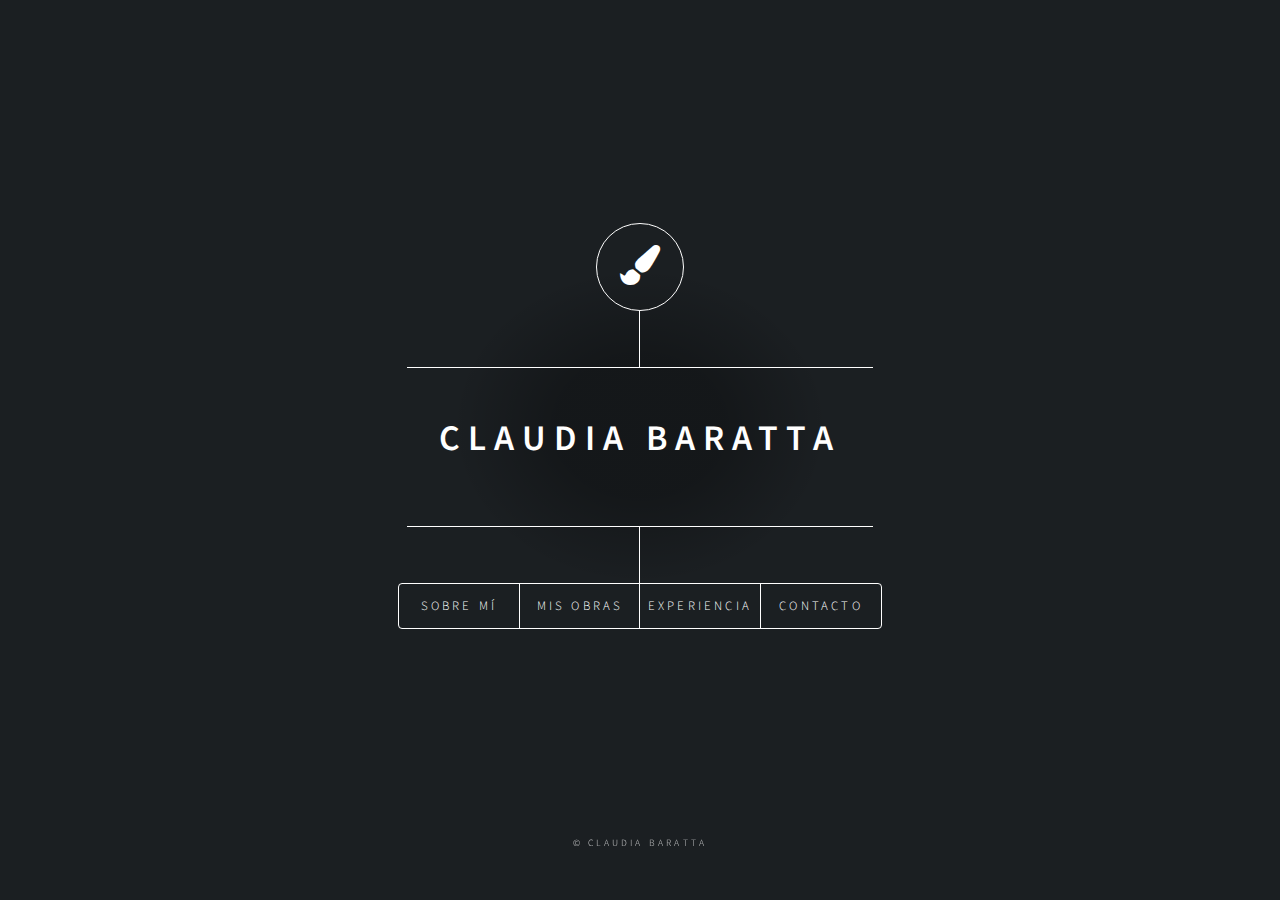
==== commit 80619c4c: "Fixed" ====
--- a/index.html
+++ b/index.html
@@ -1,400 +1,369 @@
-<!DOCTYPE html>
-<html>
-<head>
-	<meta charset="utf-8">
-	<meta name="viewport" content="width=device-width, initial-scale=1">
-	<title>Bruno Cuevas</title>
-	<link rel="stylesheet" type="text/css" href="style.css">
-	<link rel="stylesheet" href="https://use.fontawesome.com/releases/v5.15.4/css/all.css" integrity="sha384-DyZ88mC6Up2uqS4h/KRgHuoeGwBcD4Ng9SiP4dIRy0EXTlnuz47vAwmeGwVChigm" crossorigin="anonymous">
-	<link rel="shortcut icon" type="image/jpg" href="img/devjane.png"/>
-	<link rel="preconnect" href="https://fonts.googleapis.com">
-	<link rel="preconnect" href="https://fonts.gstatic.com" crossorigin>
-	<link href="https://fonts.googleapis.com/css2?family=Source+Sans+Pro:wght@300&display=swap" rel="stylesheet">
-	<link rel="stylesheet" href="assets/css/main.css">
-</head>
-<body>
-
-<!-- Navbar Section -->
-
-<nav class="navbar">
-	<div class = "navbar_container">
-		<a href = "#home" id="navbar_logo"><img src="img/devjane.png" alt=""></a>
-		<div class="navbar_toggle" id = "mobile-menu">
-			<span class="bar"></span>
-			<span class="bar"></span>
-			<span class="bar"></span>
-		</div>
-
-		<ul class="navbar_menu">
-			<li class="navbar_item">
-				<a href="#home" class="navbar_links" id="home-page">Home</a> 
-			</li>
-			<li class="navbar_item">
-				<a href="#about" class="navbar_links" id="about-page">About</a> 
-			</li>
-			<li class="navbar_item">
-				<a href="#services" class="navbar_links" id="services-page">Skills</a> 
-			</li>
-			<li class="navbar_item">
-				<a href="#derkishaus" class="navbar_links" id="derkishaus-page">DerkisHaus</a> 
-			</li>
-			<li class="navbar_item">
-				<a href="#passions" class="navbar_links" id="passions-page">Passions</a> 
-			</li>
-			<li class="navbar_btn">
-				<a href="#contact" class="button" id="contact-page">Contact</a> 
-			</li>
-		</ul>
-	</div>
-</nav>
-
-<!-- Hero Section -->
-<div class="hero" id="home">
-	<div class="outer">
-		<div class="hero_container">
-			<h1 class="hero_heading">
-				Hi! I'm Bruno <span> Cuevas</span></h1>
-			<p class="hero_description">Industrial Engineering Student</p>
-			<p class="hero_orientation">Business Intelligence and mechatronics oriented</p>
-			<button class="main_btn"><a href="#contact">Contact me!</a></button>
-		</div>
-	</div>
-</div>
-
-
-
-
-
-<!-- About Section -->
-<!-- <div class="main" id="about">
-	<div class="main_container">
-		<div class="main_img_container">
-			<div class="main_img_card"><i class="fas fa-layer-group"></i></div>
-		</div> -->
-
-		<div class="main" id="about">
-			<div class="main_container">
-				<div class="main_img_container">
-					<div class="main_img_card"><img src="images/me.JPG" alt="me"></div>
-				</div>
-
-		<div class="main_content">
-			<!-- <h1>Some Things</h1> -->
-			<h2>About <span
-				class="txt-rotate"
-				data-period="2000"
-				data-rotate='[ "Bruno", "Myself", "Me"]'></span></h2>
-			<p>I am a highly motivated and curious 21 year old student with formal education acquired 
-				through an excellent classroom performance. I am looking forward to finishing my double 
-				degree in industrial engineering, management oriented, with the goal of improving my decision-making 
-				and problem solving skills. In terms of goals, I want to see society benefit from my education and life experiences, 
-				hopefully inspiring others along the way.</p>
-			<button class="main_btn_2"><a href="images/cv_resume.pdf" target="_blank" >Resume + CV</a></button>
-		</div>
-	</div>
-</div>
-
-<!-- Services Section -->
-<div class="services" id="services">
-	<h1>My Skills</h1>
-	<div class="services_wrapper">
-		<div class="services_card">
-			<div class="icon"><i class="fas fa-book-reader"></i></div>
-			<h2>Soft Skills</h2>
-			<p> My ultimate goal is to inspire and mobilize
-				people, to drive an improvement in society and to make it more humane: leaving a legacy along the way.</p>
-		</div>
-		<div class="services_card">
-			<div class="icon"><i class="fas fa-globe-americas"></i></i></div>
-			<h2>Languages</h2>
-			<p>I am a native Spanish speaker. I have a professional level in Italian and an advanced level in English. 
-				I am currently improving these languages and aiming to learn French. </p>
-		</div>
-		<div class="services_card">
-			<div class="icon"><i class="fas fa-code"></i></div>
-			<h2>Web Development</h2>
-			<p>I can understand and write HTML and CSS code. I apply 
-				these languages for my personal projects. I am currently 
-				learning JavaScript and improving my skills with online courses. </p>
-		</div>
-		<div class="services_card">
-			<div class="icon"><i class="fas fa-chart-pie"></i></div>
-			<h2> Data Science </h2>
-			<p>Thanks to my studies in engineering I have a lot of knowledge in statistics. 
-				I can use python and R to develop machine learning models and create graphs. </p>
-		</div>
-	</div>
-</div>
-
-<!-- DerkisHuas -->
-
-<!-- <div class="main" id="contact">
-	<div class="main_container">
-		
-		<div class="main_content">
-			<h1>Something About</h1>
-			<h2>DerkisHaus</h2>
-			<p></p>
-
-			<button class="main_btn"><a href="https://derkishaus.com">+</a></button>
-		</div>
-		<div class="main_img_container">
-			<div class="main_img_card_2" id="card-2"><i class="fas fa-users"></i></div>
-		</div>
-
-	</div>
-</div> -->
-
-<div class="main" id="derkishaus">
-	<div class="main_container">
-		<div class="derkishaus">
-			<h2>DerkisHaus</h2>
-			<p>This is my most important project. DerkisHaus is an experimental platform that is open to substantial modes and changes. It is inspired by the opportunity to work with young designers, engineers and artists, with the aim of pushing the boundaries of what this interdisciplinarity can bring to the context to improve it. It has a strong educational agenda that seeks to inspire young professionals to expand their skills and abilities, giving them the opportunity to contribute to special projects.</p>
-			<button class="main_btn"><a href="https://derkishaus.com" target="_blank" >+</a></button>
-		</div>
-		<div class="dh_img_container">
-			<div class="dh_img"><img src="images/dh.jpg" alt="dh"></div>
-		</div>
-	</div>
-</div>
-
-   <!-- ============================
-			My Work
-	============================ -->
-
-<div class="my-work" id="passions">
-	<h2 class="section__title section__title--work">Activities and Passions</h2>
-	<p class="section__subtitle section__subtitle--work">A selection of things that I <span
-		class="txt-rotate" id= "spam-enjoy" data-period="2000"
-		data-rotate='[ "love", "have achieved", "enjoy", "can do", "have learned" ]'></span></p>
-	</div> 
-
-<div id="gallery">
-	<article class="thumb">
-		<a href="images/piano.jpg" class="image"><img src="images/piano2.JPG" alt="" /></a>
-		<h2>Piano musician and teacher</h2>
-		<p>I have been playing Classical music since 2013. I participated in a <a href="https://www.youtube.com/watch?v=PEdI44yBx5w" target="_blank">piano masterclass</a> in Vittorio Veneto, Italy.</p>
-	</article>
-	<article class="thumb">
-		<a href="images/coctelera2.png" class="image"><img src="images/coctelera.jpg" alt="" /></a>
-		<h2>Beverage Dispenser</h2>
-		<p>I built a <a href="https://www.youtube.com/watch?v=ZxbqkQXd_Lw" target="_blank">beverage dispenser</a> using industrial equipment.</p>
-	</article>
-	<article class="thumb">
-		<a href="images/premiodante.jpg" class="image"><img src="images/premiodante.jpg" alt="" /></a>
-		<h2>Winner of Dante Alighieri School "Honor Award 2018"</h2>
-		<p>Over the course of six years, directives and professors had been evaluating high school students for this award. They have taken into account: proactivity, enthusiasm, perseverance, good disposition and the ability to establish good relationships with peers and superiors.</p>
-	</article>
-
-	<article class="thumb">
-		<a href="images/mano2.png" class="image"><img src="images/mano.png" alt="" /></a>
-		<h2>Robotic Hand</h2>
-		<p>Built a 3d-printed <a href="https://www.youtube.com/watch?v=ZxbqkQXd_Lw" target="_blank" rel="noopener noreferrer">robotic hand</a> controlled by IA, an App and a glove.</p>
-	</article>
-	<article class="thumb">
-		<a href="images/natacion2.jpg" class="image"><img src="images/natacion.JPG" alt="" /></a>
-		<h2>Sports</h2>
-		<p>I have been doing competitive swimming since 2010. Participated in several national competitions. Thanks to swimming I also learned what effort and hard work meant to achieve a a goal</p>
-	</article>
-	<article class="thumb">
-		<a href="images/2.jpg" class="image"><img src="images/1.jpg" alt="" /></a>
-		<h2>Invited to participate on Ted-Ed Weekend 2018.</h2>
-		<p>I have participated in several Ted Talk courses</p>
-	</article>
-	<article class="thumb">
-		<a href="images/travel2.jpg" class="image"><img src="images/travel.jpg" alt="" /></a>
-		<h2>Traveling</h2>
-		<p>Traveling helps me to understand the world with a more holistic view. I understood that in today’s globalised world, in order to have a real impact, it is necessary to understand people and their cultures.</p>
-	</article>
-	<article class="thumb">
-		<a href="images/austral.jpg" class="image"><img src="images/austral2.png" alt="" /></a>
-		<h2><em>"Austral's Academic Excellence Scholarship"</em> and <em>"Galicia's Scholarship"</em></h2>
-		<p>Galicia Bank and Austral University are investing in my academic career with a full tuition scholarship, allowing me access to high-level education.</p>
-	</article>
-	<!-- <article class="thumb">
-		<a href="images/fulls/09.jpg" class="image"><img src="images/thumbs/09.jpg" alt="" /></a>
-		<h2>President of the 2019 Class</h2>
-		<p>I have been elect by my partners as president of the industrial engineering class. In this role I act within the personal environment and transform it for the better. Using leadership and negotiation skills I make decisions that benefit all parties equally.</p>
-	</article>
-	<article class="thumb">
-		<a href="images/fulls/10.jpg" class="image"><img src="images/thumbs/10.jpg" alt="" /></a>
-		<h2>Mattis </h2>
-		<p>Nunc blandit nisi ligula magna sodales lectus elementum non. Integer id venenatis velit.</p>
-	</article>
-	<article class="thumb">
-		<a href="images/fulls/11.jpg" class="image"><img src="images/thumbs/11.jpg" alt="" /></a>
-		<h2>Sed ac elementum arcu</h2>
-		<p>Nunc blandit nisi ligula magna sodales lectus elementum non. Integer id venenatis velit.</p>
-	</article>
-	<article class="thumb">
-		<a href="images/fulls/12.jpg" class="image"><img src="images/thumbs/12.jpg" alt="" /></a>
-		<h2>Vehicula id nulla dignissim</h2>
-		<p>Nunc blandit nisi ligula magna sodales lectus elementum non. Integer id venenatis velit.</p>
-	</article> -->
-</div>
-	
-
-	<!-- <div class="portfolio">
-
-		<a href="portfolio-item.html" class="portfolio__item">
-			<img src="img/portfolio-01.jpg" alt="" class="portfolio__img">
-		</a>
-		
-
-		<a href="portfolio-item.html" class="portfolio__item">
-			<img src="img/portfolio-02.jpg" alt="" class="portfolio__img">
-		</a>
-		
-
-		<a href="portfolio-item.html" class="portfolio__item">
-			<img src="img/portfolio-03.jpg" alt="" class="portfolio__img">
-		</a>
-		
-
-		<a href="portfolio-item.html" class="portfolio__item">
-			<img src="img/portfolio-04.jpg" alt="" class="portfolio__img">
-		</a>
-		
-
-		<a href="portfolio-item.html" class="portfolio__item">
-			<img src="img/portfolio-05.jpg" alt="" class="portfolio__img">
-		</a>
-		
-
-		<a href="portfolio-item.html" class="portfolio__item">
-			<img src="img/portfolio-06.jpg" alt="" class="portfolio__img">
-		</a>
-		
-
-		<a href="portfolio-item.html" class="portfolio__item">
-			<img src="img/portfolio-07.jpg" alt="" class="portfolio__img">
-		</a>
-		
-
-		<a href="portfolio-item.html" class="portfolio__item">
-			<img src="img/portfolio-08.jpg" alt="" class="portfolio__img">
-		</a>
-		
-
-		<a href="portfolio-item.html" class="portfolio__item">
-			<img src="img/portfolio-09.jpg" alt="" class="portfolio__img">
-		</a>
-	</div> -->
-
-
-			
-<!-- Contact -->
-<section class="contact" id="contact">
-	<div class="background">
-	   <div class="container">
-		 <div class="screen">
-		   <div class="screen-header">
-			 <div class="screen-header-left">
-			   <div class="screen-header-button close"></div>
-			   <div class="screen-header-button maximize"></div>
-			   <div class="screen-header-button minimize"></div>
-			 </div>
-			 <div class="screen-header-right">
-			   <div class="screen-header-ellipsis"></div>
-			   <div class="screen-header-ellipsis"></div>
-			   <div class="screen-header-ellipsis"></div>
-			 </div>
-		   </div>
-		   <div class="screen-body">
-			 <div class="screen-body-item left">
-			   <div class="app-title">
-				 <span>CONTACT</span>
-				 <span>me</span>
-			   </div>
-			   <div class="app-contact">CONTACT INFO : +54 3489691235</div>
-			 </div>
-			 <div class="screen-body-item">
-			   <form action="https://formspree.io/f/xyyokljq" method="POST">
-				   <div class="app-form">
-					   <div class="app-form-group">
-						   <input class="app-form-control" placeholder="NAME" name= "name">
-					   </div>
-					   <div class="app-form-group">
-						   <input class="app-form-control" placeholder="EMAIL" type="email" name="mail">
-					   </div>
-					   <div class="app-form-group">
-						   <input class="app-form-control" placeholder="phone" name ="phone">
-					   </div>
-					   <div class="app-form-group message">
-						   <input class="app-form-control" placeholder="MESSAGE" name="message">
-					   </div>
-					   <div class="app-form-group buttons">
-						   <button class="app-form-button-cancel">CANCEL</button>
-						   <button class="app-form-button-send" type="submit" name = "submit">SEND</button>
-					   </div>
-				   </div>
-			   </form>
-			 </div>
-		   </div>
-		 </div>
-	   </div>
-   </div>
-   </section>
-
-  
-<!-- Footer Section -->
-
-<div class="footer_container">
-	<!-- <div class="footer_links">
-		<div class="footer_link_wrapper">
-			<div class="footer_link_items">
-				<h2>About Me</h2>
-				<a href="/sign-up">How it Works</a>
-				<a href="/sign-up">Testimonials</a>
-				<a href="/sign-up">Careers</a>
-				<a href="/sign-up">Terms of Service</a>
-			</div>
-			<div class="footer_link_items">
-				<h2>Contact</h2>
-				<a href="/sign-up">How it Works</a>
-				<a href="/sign-up">Testimonials</a>
-				<a href="/sign-up">Careers</a>
-				<a href="/sign-up">Terms of Service</a>
-			</div>
-		</div>
-		<div class="footer_link_wrapper">
-			<div class="footer_link_items">
-				<h2>Videos</h2>
-				<a href="/sign-up">How it Works</a>
-				<a href="/sign-up">Testimonials</a>
-				<a href="/sign-up">Careers</a>
-				<a href="/sign-up">Terms of Service</a>
-			</div>
-			<div class="footer_link_items">
-				<h2>Social Media</h2>
-				<a href="/sign-up">How it Works</a>
-				<a href="/sign-up">Testimonials</a>
-				<a href="/sign-up">Careers</a>
-				<a href="/sign-up">Terms of Service</a>
-			</div>
-		</div>
-	</div> -->
-	<section class="social_media">
-		<div class="social_media_wrap">
-			<div class="footer_logo">
-				<a href="/" id="footer_logo">Bruno Cuevas</a>
-			</div>
-			<p class="website_rights">© Bruno Cuevas 2022. All Right Reserved</p>
-			<div class="social_icons">
-				<a href="https://www.facebook.com/bruno.cuevas.9" class="social_icon_link" target="_blank"><i class="fab fa-facebook"></i></a>
-				<a href="https://www.instagram.com/bruno.cuevas/" class="social_icon_link" target="_blank"><i class="fab fa-instagram"></i></a>
-				<a href="https://www.youtube.com/channel/UCYLbgi_TKiaCafUcZyvxBnw" class="social_icon_link" target="_blank"><i class="fab fa-youtube"></i></a>
-				<a href="https://www.linkedin.com/in/bruno-cuevas-6083051a2?lipi=urn%3Ali%3Apage%3Ad_flagship3_profile_view_base_contact_details%3Box99fY4MRpS8jo6iIhv0mA%3D%3D" class="social_icon_link" target="_blank"><i class="fab fa-linkedin"></i></a>
-			</div>
-		</div>
-	</section>
-</div>
-	<script src="app.js"></script>
-	<script src="assets/js/jquery.min.js"></script>
-	<script src="assets/js/jquery.poptrox.min.js"></script>
-	<script src="assets/js/browser.min.js"></script>
-	<script src="assets/js/breakpoints.min.js"></script>
-	<script src="assets/js/util.js"></script>
-	<script src="assets/js/main.js"></script>
-</body>
-</html>+<!DOCTYPE HTML>
+<!--
+	Dimension by HTML5 UP
+	html5up.net | @ajlkn
+	Free for personal and commercial use under the CCA 3.0 license (html5up.net/license)
+-->
+<html>
+	<head>
+		<title>Claudia Baratta</title>
+		<meta charset="utf-8" />
+		<meta name="viewport" content="width=device-width, initial-scale=1, user-scalable=no" />
+		<link rel="stylesheet" href="https://use.fontawesome.com/releases/v5.15.4/css/all.css" integrity="sha384-DyZ88mC6Up2uqS4h/KRgHuoeGwBcD4Ng9SiP4dIRy0EXTlnuz47vAwmeGwVChigm" crossorigin="anonymous">
+		<link rel="stylesheet" href="assets/css/main.css" />
+		<noscript><link rel="stylesheet" href="assets/css/noscript.css" /></noscript>
+		<link rel="shortcut icon" type="image/png" href="images/logo.png"/>
+	</head>
+	<body class="is-preload">
+
+		<!-- Wrapper -->
+		<video class="video" src="images/video.mp4" muted loop autoplay playsinline></video>
+		
+			<div id="wrapper">
+				
+
+				<!-- Header -->
+					<header id="header">
+						<div class="logo">
+							<!-- <span class="icon fa-gem"></span> -->
+							<span class="icon"><i class="fas fa-paint-brush"></i></span>
+						</div>
+						<div class="content">
+							<div class="inner">
+								<h1>Claudia Baratta</h1>
+								<p></p>
+							</div>
+						</div>
+						<nav>
+							<ul>
+								<li><a href="#intro">Sobre mí</a></li>
+								<li><a href="portfolio/portfolio.html">Mis obras</a></li>
+								<li><a href="#about">Experiencia</a></li>
+								<li><a href="#contact">Contacto</a></li>
+								<!--<li><a href="#elements">Elements</a></li>-->
+							</ul>
+						</nav>
+					</header>
+
+				<!-- Main -->
+					<div id="main">
+
+						<!-- Intro -->
+							<article id="intro">
+								<h2 class="major">Sobre Mí</h2>
+								<span class="image main"><img src="images/pic01.jpg" alt="" /></span>
+								<p>Bienvenido! Mi nombre es Claudia Baratta. Soy artista plástica, ilustradora, pintora, escultora, profesora y mamá. Estudie en la Escuela de Arte de Luján <a href="https://ealujan-bue.infd.edu.ar/sitio/"> “José Pipo Ferrari”</a>, en la Provincia de Buenos Aires, y en la Escuela Nacional de Bellas Artes <a href="https://una.edu.ar/">“Prilidiano Pueyrredón”</a>. Desde 1982 participo en salones y muestras individuales y colectivas de nivel nacional e internacional. </p>
+							</article>
+
+						<!-- Work -->
+							<article id="work">
+								<h2 class="major">Work</h2>
+								<span class="image main"><img src="images/pic02.jpg" alt="" /></span>
+								<p>Adipiscing magna sed dolor elit. Praesent eleifend dignissim arcu, at eleifend sapien imperdiet ac. Aliquam erat volutpat. Praesent urna nisi, fringila lorem et vehicula lacinia quam. Integer sollicitudin mauris nec lorem luctus ultrices.</p>
+								<p>Nullam et orci eu lorem consequat tincidunt vivamus et sagittis libero. Mauris aliquet magna magna sed nunc rhoncus pharetra. Pellentesque condimentum sem. In efficitur ligula tate urna. Maecenas laoreet massa vel lacinia pellentesque lorem ipsum dolor. Nullam et orci eu lorem consequat tincidunt. Vivamus et sagittis libero. Mauris aliquet magna magna sed nunc rhoncus amet feugiat tempus.</p>
+							</article>
+
+						<!-- About -->
+							<article id="about">
+								<h2 class="major">Experiencia</h2>
+								<span class="image main"><img src="images/pic03.jpg" alt="" /></span>
+								<p>Desde 1982 ejerzo la docencia en los niveles de Educación Primaria, Secundaria Especial, Superior y Artística Superior dependiente de la Dirección General de Cultura y Educación y de la Provincia de Buenos Aires y la Dirección de Educación General de Enseñanza Privada. A lo largo de los años dictó una gran cantidad de cursos y conferencias de diversa índole, además de haber formado parte de exposiciones de nivel nacional e internacional. 
+								</p>
+
+								<p>Para más información dejo mi <a href="images/cv.pdf" target="_blank"> curriculum </a> a su disposición.</p>
+							</article>
+
+						<!-- Contact -->
+							<article id="contact">
+								<h2 class="major">Contacto</h2>
+								<form method="post" action="#">
+									<div class="fields">
+										<div class="field half">
+											<label for="name">Nombre</label>
+											<input type="text" name="name" id="name" />
+										</div>
+										<div class="field half">
+											<label for="email">Mail</label>
+											<input type="text" name="email" id="email" />
+										</div>
+										<div class="field">
+											<label for="message">Mensaje</label>
+											<textarea name="message" id="message" rows="4"></textarea>
+										</div>
+									</div>
+									<ul class="actions">
+										<li><input type="submit" value="Enviar" class="primary" /></li>
+										<li><input type="reset" value="Cancelar" /></li>
+									</ul>
+								</form>
+								<!-- <ul class="icons">
+									<li><a href="#" class="icon brands fa-twitter"><span class="label">Twitter</span></a></li>
+									<li><a href="#" class="icon brands fa-facebook-f"><span class="label">Facebook</span></a></li>
+									<li><a href="#" class="icon brands fa-instagram"><span class="label">Instagram</span></a></li>
+									<li><a href="#" class="icon brands fa-github"><span class="label">GitHub</span></a></li>
+								</ul> -->
+							</article>
+
+						<!-- Elements -->
+							<article id="elements">
+								<h2 class="major">Elements</h2>
+
+								<section>
+									<h3 class="major">Text</h3>
+									<p>This is <b>bold</b> and this is <strong>strong</strong>. This is <i>italic</i> and this is <em>emphasized</em>.
+									This is <sup>superscript</sup> text and this is <sub>subscript</sub> text.
+									This is <u>underlined</u> and this is code: <code>for (;;) { ... }</code>. Finally, <a href="#">this is a link</a>.</p>
+									<hr />
+									<h2>Heading Level 2</h2>
+									<h3>Heading Level 3</h3>
+									<h4>Heading Level 4</h4>
+									<h5>Heading Level 5</h5>
+									<h6>Heading Level 6</h6>
+									<hr />
+									<h4>Blockquote</h4>
+									<blockquote>Fringilla nisl. Donec accumsan interdum nisi, quis tincidunt felis sagittis eget tempus euismod. Vestibulum ante ipsum primis in faucibus vestibulum. Blandit adipiscing eu felis iaculis volutpat ac adipiscing accumsan faucibus. Vestibulum ante ipsum primis in faucibus lorem ipsum dolor sit amet nullam adipiscing eu felis.</blockquote>
+									<h4>Preformatted</h4>
+									<pre><code>i = 0;
+
+while (!deck.isInOrder()) {
+    print 'Iteration ' + i;
+    deck.shuffle();
+    i++;
+}
+
+print 'It took ' + i + ' iterations to sort the deck.';</code></pre>
+								</section>
+
+								<section>
+									<h3 class="major">Lists</h3>
+
+									<h4>Unordered</h4>
+									<ul>
+										<li>Dolor pulvinar etiam.</li>
+										<li>Sagittis adipiscing.</li>
+										<li>Felis enim feugiat.</li>
+									</ul>
+
+									<h4>Alternate</h4>
+									<ul class="alt">
+										<li>Dolor pulvinar etiam.</li>
+										<li>Sagittis adipiscing.</li>
+										<li>Felis enim feugiat.</li>
+									</ul>
+
+									<h4>Ordered</h4>
+									<ol>
+										<li>Dolor pulvinar etiam.</li>
+										<li>Etiam vel felis viverra.</li>
+										<li>Felis enim feugiat.</li>
+										<li>Dolor pulvinar etiam.</li>
+										<li>Etiam vel felis lorem.</li>
+										<li>Felis enim et feugiat.</li>
+									</ol>
+									<h4>Icons</h4>
+									<ul class="icons">
+										<li><a href="#" class="icon brands fa-twitter"><span class="label">Twitter</span></a></li>
+										<li><a href="#" class="icon brands fa-facebook-f"><span class="label">Facebook</span></a></li>
+										<li><a href="#" class="icon brands fa-instagram"><span class="label">Instagram</span></a></li>
+										<li><a href="#" class="icon brands fa-github"><span class="label">Github</span></a></li>
+									</ul>
+
+									<h4>Actions</h4>
+									<ul class="actions">
+										<li><a href="#" class="button primary">Default</a></li>
+										<li><a href="#" class="button">Default</a></li>
+									</ul>
+									<ul class="actions stacked">
+										<li><a href="#" class="button primary">Default</a></li>
+										<li><a href="#" class="button">Default</a></li>
+									</ul>
+								</section>
+
+								<section>
+									<h3 class="major">Table</h3>
+									<h4>Default</h4>
+									<div class="table-wrapper">
+										<table>
+											<thead>
+												<tr>
+													<th>Name</th>
+													<th>Description</th>
+													<th>Price</th>
+												</tr>
+											</thead>
+											<tbody>
+												<tr>
+													<td>Item One</td>
+													<td>Ante turpis integer aliquet porttitor.</td>
+													<td>29.99</td>
+												</tr>
+												<tr>
+													<td>Item Two</td>
+													<td>Vis ac commodo adipiscing arcu aliquet.</td>
+													<td>19.99</td>
+												</tr>
+												<tr>
+													<td>Item Three</td>
+													<td> Morbi faucibus arcu accumsan lorem.</td>
+													<td>29.99</td>
+												</tr>
+												<tr>
+													<td>Item Four</td>
+													<td>Vitae integer tempus condimentum.</td>
+													<td>19.99</td>
+												</tr>
+												<tr>
+													<td>Item Five</td>
+													<td>Ante turpis integer aliquet porttitor.</td>
+													<td>29.99</td>
+												</tr>
+											</tbody>
+											<tfoot>
+												<tr>
+													<td colspan="2"></td>
+													<td>100.00</td>
+												</tr>
+											</tfoot>
+										</table>
+									</div>
+
+									<h4>Alternate</h4>
+									<div class="table-wrapper">
+										<table class="alt">
+											<thead>
+												<tr>
+													<th>Name</th>
+													<th>Description</th>
+													<th>Price</th>
+												</tr>
+											</thead>
+											<tbody>
+												<tr>
+													<td>Item One</td>
+													<td>Ante turpis integer aliquet porttitor.</td>
+													<td>29.99</td>
+												</tr>
+												<tr>
+													<td>Item Two</td>
+													<td>Vis ac commodo adipiscing arcu aliquet.</td>
+													<td>19.99</td>
+												</tr>
+												<tr>
+													<td>Item Three</td>
+													<td> Morbi faucibus arcu accumsan lorem.</td>
+													<td>29.99</td>
+												</tr>
+												<tr>
+													<td>Item Four</td>
+													<td>Vitae integer tempus condimentum.</td>
+													<td>19.99</td>
+												</tr>
+												<tr>
+													<td>Item Five</td>
+													<td>Ante turpis integer aliquet porttitor.</td>
+													<td>29.99</td>
+												</tr>
+											</tbody>
+											<tfoot>
+												<tr>
+													<td colspan="2"></td>
+													<td>100.00</td>
+												</tr>
+											</tfoot>
+										</table>
+									</div>
+								</section>
+
+								<section>
+									<h3 class="major">Buttons</h3>
+									<ul class="actions">
+										<li><a href="#" class="button primary">Primary</a></li>
+										<li><a href="#" class="button">Default</a></li>
+									</ul>
+									<ul class="actions">
+										<li><a href="#" class="button">Default</a></li>
+										<li><a href="#" class="button small">Small</a></li>
+									</ul>
+									<ul class="actions">
+										<li><a href="#" class="button primary icon solid fa-download">Icon</a></li>
+										<li><a href="#" class="button icon solid fa-download">Icon</a></li>
+									</ul>
+									<ul class="actions">
+										<li><span class="button primary disabled">Disabled</span></li>
+										<li><span class="button disabled">Disabled</span></li>
+									</ul>
+								</section>
+
+								<section>
+									<h3 class="major">Form</h3>
+									<form method="post" action="#">
+										<div class="fields">
+											<div class="field half">
+												<label for="demo-name">Name</label>
+												<input type="text" name="demo-name" id="demo-name" value="" placeholder="Jane Doe" />
+											</div>
+											<div class="field half">
+												<label for="demo-email">Email</label>
+												<input type="email" name="demo-email" id="demo-email" value="" placeholder="jane@untitled.tld" />
+											</div>
+											<div class="field">
+												<label for="demo-category">Category</label>
+												<select name="demo-category" id="demo-category">
+													<option value="">-</option>
+													<option value="1">Manufacturing</option>
+													<option value="1">Shipping</option>
+													<option value="1">Administration</option>
+													<option value="1">Human Resources</option>
+												</select>
+											</div>
+											<div class="field half">
+												<input type="radio" id="demo-priority-low" name="demo-priority" checked>
+												<label for="demo-priority-low">Low</label>
+											</div>
+											<div class="field half">
+												<input type="radio" id="demo-priority-high" name="demo-priority">
+												<label for="demo-priority-high">High</label>
+											</div>
+											<div class="field half">
+												<input type="checkbox" id="demo-copy" name="demo-copy">
+												<label for="demo-copy">Email me a copy</label>
+											</div>
+											<div class="field half">
+												<input type="checkbox" id="demo-human" name="demo-human" checked>
+												<label for="demo-human">Not a robot</label>
+											</div>
+											<div class="field">
+												<label for="demo-message">Message</label>
+												<textarea name="demo-message" id="demo-message" placeholder="Enter your message" rows="6"></textarea>
+											</div>
+										</div>
+										<ul class="actions">
+											<li><input type="submit" value="Send Message" class="primary" /></li>
+											<li><input type="reset" value="Reset" /></li>
+										</ul>
+									</form>
+								</section>
+
+							</article>
+
+					</div>
+
+				<!-- Footer -->
+					<footer id="footer">
+						<p class="copyright">&copy; Claudia Baratta</p>
+					</footer>
+
+			</div>
+
+		<!-- BG -->
+			<div id="bg"></div>
+
+		<!-- Scripts -->
+			<script src="assets/js/jquery.min.js"></script>
+			<script src="assets/js/browser.min.js"></script>
+			<script src="assets/js/breakpoints.min.js"></script>
+			<script src="assets/js/util.js"></script>
+			<script src="assets/js/main.js"></script>
+
+	</body>
+</html>
--- a/assets/css/main.css
+++ b/assets/css/main.css
@@ -1,653 +1,1596 @@
-
-/* Poptrox Popup */
-
-.poptrox-overlay {
-	-webkit-tap-highlight-color: rgba(255, 255, 255, 0);
+@import url(fontawesome-all.min.css);
+@import url("https://fonts.googleapis.com/css?family=Source+Sans+Pro:300italic,600italic,300,600");
+
+/*
+	Dimension by HTML5 UP
+	html5up.net | @ajlkn
+	Free for personal and commercial use under the CCA 3.0 license (html5up.net/license)
+*/
+
+html, body, div, span, applet, object,
+iframe, h1, h2, h3, h4, h5, h6, p, blockquote,
+pre, a, abbr, acronym, address, big, cite,
+code, del, dfn, em, img, ins, kbd, q, s, samp,
+small, strike, strong, sub, sup, tt, var, b,
+u, i, center, dl, dt, dd, ol, ul, li, fieldset,
+form, label, legend, table, caption, tbody,
+tfoot, thead, tr, th, td, article, aside,
+canvas, details, embed, figure, figcaption,
+footer, header, hgroup, menu, nav, output, ruby,
+section, summary, time, mark, audio, video {
+	margin: 0;
+	padding: 0;
+	border: 0;
+	font-size: 100%;
+	font: inherit;
+	vertical-align: baseline;}
+
+article, aside, details, figcaption, figure,
+footer, header, hgroup, menu, nav, section {
+	display: block;}
+
+body {
+	line-height: 1;
 }
 
-.poptrox-popup {
-	background: rgba(31, 34, 36, 0.925);
-	box-shadow: 0 1em 3em 0.5em rgba(0, 0, 0, 0.25);
-	cursor: default;
+ol, ul {
+	list-style: none;
 }
 
-	.poptrox-popup:before {
-		-moz-transition: opacity 0.2s ease-in-out;
-		-webkit-transition: opacity 0.2s ease-in-out;
-		-ms-transition: opacity 0.2s ease-in-out;
-		transition: opacity 0.2s ease-in-out;
-		background-image: -moz-linear-gradient(to left, rgba(31,34,36,0.35), rgba(31,34,36,0) 10em, rgba(31,34,36,0)), -moz-linear-gradient(to right, rgba(31,34,36,0.35), rgba(31,34,36,0) 10em, rgba(31,34,36,0));
-		background-image: -webkit-linear-gradient(to left, rgba(31,34,36,0.35), rgba(31,34,36,0) 10em, rgba(31,34,36,0)), -webkit-linear-gradient(to right, rgba(31,34,36,0.35), rgba(31,34,36,0) 10em, rgba(31,34,36,0));
-		background-image: -ms-linear-gradient(to left, rgba(31,34,36,0.35), rgba(31,34,36,0) 10em, rgba(31,34,36,0)), -ms-linear-gradient(to right, rgba(31,34,36,0.35), rgba(31,34,36,0) 10em, rgba(31,34,36,0));
-		background-image: linear-gradient(to left, rgba(31,34,36,0.35), rgba(31,34,36,0) 10em, rgba(31,34,36,0)), linear-gradient(to right, rgba(31,34,36,0.35), rgba(31,34,36,0) 10em, rgba(31,34,36,0));
+blockquote, q {
+	quotes: none;
+}
+
+	blockquote:before, blockquote:after, q:before, q:after {
 		content: '';
+		content: none;
+	}
+
+table {
+	border-collapse: collapse;
+	border-spacing: 0;
+}
+
+body {
+	-webkit-text-size-adjust: none;
+}
+
+mark {
+	background-color: transparent;
+	color: inherit;
+}
+
+input::-moz-focus-inner {
+	border: 0;
+	padding: 0;
+}
+
+input, select, textarea {
+	-moz-appearance: none;
+	-webkit-appearance: none;
+	-ms-appearance: none;
+	appearance: none;
+}
+
+/* Basic */
+
+	@-ms-viewport {
+		width: device-width;
+	}
+
+	@media screen and (max-width: 480px) {
+
+		html, body {
+			min-width: 320px;
+		}
+
+	}
+
+	html {
+		box-sizing: border-box;
+	}
+
+	*, *:before, *:after {
+		box-sizing: inherit;
+	}
+
+	body {
+		background: #1b1f22;
+	}
+
+		body.is-preload *, body.is-preload *:before, body.is-preload *:after {
+			-moz-animation: none !important;
+			-webkit-animation: none !important;
+			-ms-animation: none !important;
+			animation: none !important;
+			-moz-transition: none !important;
+			-webkit-transition: none !important;
+			-ms-transition: none !important;
+			transition: none !important;
+		}
+
+/* Type */
+
+	html {
+		font-size: 16pt;
+	}
+
+		@media screen and (max-width: 1680px) {
+
+			html {
+				font-size: 12pt;
+			}
+
+		}
+
+		@media screen and (max-width: 736px) {
+
+			html {
+				font-size: 11pt;
+			}
+
+		}
+
+		@media screen and (max-width: 360px) {
+
+			html {
+				font-size: 10pt;
+			}
+
+		}
+
+	body, input, select, textarea {
+		color: #ffffff;
+		font-family: "Source Sans Pro", sans-serif;
+		font-weight: 300;
+		font-size: 1rem;
+		line-height: 1.65;
+	}
+
+	a {
+		-moz-transition: color 0.2s ease-in-out, background-color 0.2s ease-in-out, border-bottom-color 0.2s ease-in-out;
+		-webkit-transition: color 0.2s ease-in-out, background-color 0.2s ease-in-out, border-bottom-color 0.2s ease-in-out;
+		-ms-transition: color 0.2s ease-in-out, background-color 0.2s ease-in-out, border-bottom-color 0.2s ease-in-out;
+		transition: color 0.2s ease-in-out, background-color 0.2s ease-in-out, border-bottom-color 0.2s ease-in-out;
+		border-bottom: dotted 1px rgba(255, 255, 255, 0.5);
+		text-decoration: none;
+		color: inherit;
+	}
+
+		a:hover {
+			border-bottom-color: transparent;
+		}
+
+	strong, b {
+		color: #ffffff;
+		font-weight: 600;
+	}
+
+	em, i {
+		font-style: italic;
+	}
+
+	p {
+		margin: 0 0 2rem 0;
+	}
+
+	h1, h2, h3, h4, h5, h6 {
+		color: #ffffff;
+		font-weight: 600;
+		line-height: 1.5;
+		margin: 0 0 1rem 0;
+		text-transform: uppercase;
+		letter-spacing: 0.2rem;
+	}
+
+		h1 a, h2 a, h3 a, h4 a, h5 a, h6 a {
+			color: inherit;
+			text-decoration: none;
+		}
+
+		h1.major, h2.major, h3.major, h4.major, h5.major, h6.major {
+			border-bottom: solid 1px #ffffff;
+			width: -moz-max-content;
+			width: -webkit-max-content;
+			width: -ms-max-content;
+			width: max-content;
+			padding-bottom: 0.5rem;
+			margin: 0 0 2rem 0;
+		}
+
+	h1 {
+		font-size: 2.25rem;
+		line-height: 1.3;
+		letter-spacing: 0.5rem;
+	}
+
+	h2 {
+		font-size: 1.5rem;
+		line-height: 1.4;
+		letter-spacing: 0.5rem;
+	}
+
+	h3 {
+		font-size: 1rem;
+	}
+
+	h4 {
+		font-size: 0.8rem;
+	}
+
+	h5 {
+		font-size: 0.7rem;
+	}
+
+	h6 {
+		font-size: 0.6rem;
+	}
+
+	@media screen and (max-width: 736px) {
+
+		h1 {
+			font-size: 1.75rem;
+			line-height: 1.4;
+		}
+
+		h2 {
+			font-size: 1.25em;
+			line-height: 1.5;
+		}
+
+	}
+
+	sub {
+		font-size: 0.8rem;
+		position: relative;
+		top: 0.5rem;
+	}
+
+	sup {
+		font-size: 0.8rem;
+		position: relative;
+		top: -0.5rem;
+	}
+
+	blockquote {
+		border-left: solid 4px #ffffff;
+		font-style: italic;
+		margin: 0 0 2rem 0;
+		padding: 0.5rem 0 0.5rem 2rem;
+	}
+
+	code {
+		background: rgba(255, 255, 255, 0.075);
+		border-radius: 4px;
+		font-family: "Courier New", monospace;
+		font-size: 0.9rem;
+		margin: 0 0.25rem;
+		padding: 0.25rem 0.65rem;
+	}
+
+	pre {
+		-webkit-overflow-scrolling: touch;
+		font-family: "Courier New", monospace;
+		font-size: 0.9rem;
+		margin: 0 0 2rem 0;
+	}
+
+		pre code {
+			display: block;
+			line-height: 1.75;
+			padding: 1rem 1.5rem;
+			overflow-x: auto;
+		}
+
+	hr {
+		border: 0;
+		border-bottom: solid 1px #ffffff;
+		margin: 2.75rem 0;
+	}
+
+	.align-left {
+		text-align: left;
+	}
+
+	.align-center {
+		text-align: center;
+	}
+
+	.align-right {
+		text-align: right;
+	}
+
+/* Form */
+
+	form {
+		margin: 0 0 2rem 0;
+	}
+
+		form > :last-child {
+			margin-bottom: 0;
+		}
+
+		form > .fields {
+			display: -moz-flex;
+			display: -webkit-flex;
+			display: -ms-flex;
+			display: flex;
+			-moz-flex-wrap: wrap;
+			-webkit-flex-wrap: wrap;
+			-ms-flex-wrap: wrap;
+			flex-wrap: wrap;
+			width: calc(100% + 3rem);
+			margin: -1.5rem 0 2rem -1.5rem;
+		}
+
+			form > .fields > .field {
+				-moz-flex-grow: 0;
+				-webkit-flex-grow: 0;
+				-ms-flex-grow: 0;
+				flex-grow: 0;
+				-moz-flex-shrink: 0;
+				-webkit-flex-shrink: 0;
+				-ms-flex-shrink: 0;
+				flex-shrink: 0;
+				padding: 1.5rem 0 0 1.5rem;
+				width: calc(100% - 1.5rem);
+			}
+
+				form > .fields > .field.half {
+					width: calc(50% - 0.75rem);
+				}
+
+				form > .fields > .field.third {
+					width: calc(100%/3 - 0.5rem);
+				}
+
+				form > .fields > .field.quarter {
+					width: calc(25% - 0.375rem);
+				}
+
+		@media screen and (max-width: 480px) {
+
+			form > .fields {
+				width: calc(100% + 3rem);
+				margin: -1.5rem 0 2rem -1.5rem;
+			}
+
+				form > .fields > .field {
+					padding: 1.5rem 0 0 1.5rem;
+					width: calc(100% - 1.5rem);
+				}
+
+					form > .fields > .field.half {
+						width: calc(100% - 1.5rem);
+					}
+
+					form > .fields > .field.third {
+						width: calc(100% - 1.5rem);
+					}
+
+					form > .fields > .field.quarter {
+						width: calc(100% - 1.5rem);
+					}
+
+		}
+
+	label {
+		color: #ffffff;
 		display: block;
-		height: 100%;
-		left: 0;
-		position: absolute;
-		top: 0;
+		font-size: 0.8rem;
+		font-weight: 300;
+		letter-spacing: 0.2rem;
+		line-height: 1.5;
+		margin: 0 0 1rem 0;
+		text-transform: uppercase;
+	}
+
+	input[type="text"],
+	input[type="password"],
+	input[type="email"],
+	input[type="tel"],
+	select,
+	textarea {
+		-moz-appearance: none;
+		-webkit-appearance: none;
+		-ms-appearance: none;
+		appearance: none;
+		-moz-transition: border-color 0.2s ease-in-out, box-shadow 0.2s ease-in-out, background-color 0.2s ease-in-out;
+		-webkit-transition: border-color 0.2s ease-in-out, box-shadow 0.2s ease-in-out, background-color 0.2s ease-in-out;
+		-ms-transition: border-color 0.2s ease-in-out, box-shadow 0.2s ease-in-out, background-color 0.2s ease-in-out;
+		transition: border-color 0.2s ease-in-out, box-shadow 0.2s ease-in-out, background-color 0.2s ease-in-out;
+		background-color: transparent;
+		border-radius: 4px;
+		border: solid 1px #ffffff;
+		color: inherit;
+		display: block;
+		outline: 0;
+		padding: 0 1rem;
+		text-decoration: none;
 		width: 100%;
-		z-index: 1;
-		opacity: 1;
-	}
-
-	.poptrox-popup .closer {
-		-moz-transition: opacity 0.2s ease-in-out;
-		-webkit-transition: opacity 0.2s ease-in-out;
-		-ms-transition: opacity 0.2s ease-in-out;
-		transition: opacity 0.2s ease-in-out;
-		background-image: url("images/close.svg");
-		background-position: center;
+	}
+
+		input[type="text"]:invalid,
+		input[type="password"]:invalid,
+		input[type="email"]:invalid,
+		input[type="tel"]:invalid,
+		select:invalid,
+		textarea:invalid {
+			box-shadow: none;
+		}
+
+		input[type="text"]:focus,
+		input[type="password"]:focus,
+		input[type="email"]:focus,
+		input[type="tel"]:focus,
+		select:focus,
+		textarea:focus {
+			background: rgba(255, 255, 255, 0.075);
+			border-color: #ffffff;
+			box-shadow: 0 0 0 1px #ffffff;
+		}
+
+	select {
+		background-image: url("data:image/svg+xml;charset=utf8,%3Csvg xmlns='http://www.w3.org/2000/svg' width='40' height='40' preserveAspectRatio='none' viewBox='0 0 40 40'%3E%3Cpath d='M9.4,12.3l10.4,10.4l10.4-10.4c0.2-0.2,0.5-0.4,0.9-0.4c0.3,0,0.6,0.1,0.9,0.4l3.3,3.3c0.2,0.2,0.4,0.5,0.4,0.9 c0,0.4-0.1,0.6-0.4,0.9L20.7,31.9c-0.2,0.2-0.5,0.4-0.9,0.4c-0.3,0-0.6-0.1-0.9-0.4L4.3,17.3c-0.2-0.2-0.4-0.5-0.4-0.9 c0-0.4,0.1-0.6,0.4-0.9l3.3-3.3c0.2-0.2,0.5-0.4,0.9-0.4S9.1,12.1,9.4,12.3z' fill='%23ffffff' /%3E%3C/svg%3E");
+		background-size: 1.25rem;
 		background-repeat: no-repeat;
-		background-size: 3em;
-		height: 5em;
+		background-position: calc(100% - 1rem) center;
+		height: 2.75rem;
+		padding-right: 2.75rem;
+		text-overflow: ellipsis;
+	}
+
+		select option {
+			color: #ffffff;
+			background: #1b1f22;
+		}
+
+		select:focus::-ms-value {
+			background-color: transparent;
+		}
+
+		select::-ms-expand {
+			display: none;
+		}
+
+	input[type="text"],
+	input[type="password"],
+	input[type="email"],
+	select {
+		height: 2.75rem;
+	}
+
+	textarea {
+		padding: 0.75rem 1rem;
+	}
+
+	input[type="checkbox"],
+	input[type="radio"] {
+		-moz-appearance: none;
+		-webkit-appearance: none;
+		-ms-appearance: none;
+		appearance: none;
+		display: block;
+		float: left;
+		margin-right: -2rem;
 		opacity: 0;
-		position: absolute;
-		right: 0;
-		top: 0;
-		width: 5em;
-		z-index: 2;
-	}
-
-	.poptrox-popup .nav-previous,
-	.poptrox-popup .nav-next {
-		-moz-transition: opacity 0.2s ease-in-out;
-		-webkit-transition: opacity 0.2s ease-in-out;
-		-ms-transition: opacity 0.2s ease-in-out;
-		transition: opacity 0.2s ease-in-out;
-		background-image: url("images/arrow.svg");
-		background-position: center;
-		background-repeat: no-repeat;
-		background-size: 5em;
-		cursor: pointer;
-		height: 8em;
-		margin-top: -4em;
-		opacity: 0;
-		position: absolute;
-		top: 50%;
-		width: 6em;
-		z-index: 2;
-	}
-
-	.poptrox-popup .nav-previous {
-		-moz-transform: scaleX(-1);
-		-webkit-transform: scaleX(-1);
-		-ms-transform: scaleX(-1);
-		transform: scaleX(-1);
-		left: 0;
-	}
-
-	.poptrox-popup .nav-next {
-		right: 0;
-	}
-
-	.poptrox-popup .caption {
-		padding: 2em 2em 2em 2em ;
-		background-image: -moz-linear-gradient(to top, rgba(16,16,16,0.45) 25%, rgba(16,16,16,0) 100%);
-		background-image: -webkit-linear-gradient(to top, rgba(16,16,16,0.45) 25%, rgba(16,16,16,0) 100%);
-		background-image: -ms-linear-gradient(to top, rgba(16,16,16,0.45) 25%, rgba(16,16,16,0) 100%);
-		background-image: linear-gradient(to top, rgba(16,16,16,0.45) 25%, rgba(16,16,16,0) 100%);
-		bottom: 0;
-		cursor: default;
-		left: 0;
-		position: absolute;
-		text-align: left;
-		width: 100%;
-		color: white;
-		z-index: 2;
-	}
-
-		.poptrox-popup .caption h2, .poptrox-popup .caption h3, .poptrox-popup .caption h4, .poptrox-popup .caption h5, .poptrox-popup .caption h6 {
-			margin: 0 0 0.5em 0;
-			font-size: xx-large;
-		}
-
-		.poptrox-popup .caption p {
+		width: 1rem;
+		z-index: -1;
+	}
+
+		input[type="checkbox"] + label,
+		input[type="radio"] + label {
+			text-decoration: none;
+			-moz-user-select: none;
+			-webkit-user-select: none;
+			-ms-user-select: none;
+			user-select: none;
 			color: #ffffff;
-			font-size: large;
-		}
-
-		.poptrox-popup .caption a{
-			color: #12c2e9;
-			font-weight: 800;
-		}
-
-
-	.poptrox-popup .loader {
-		-moz-animation: spinner 1s infinite linear !important;
-		-webkit-animation: spinner 1s infinite linear !important;
-		-ms-animation: spinner 1s infinite linear !important;
-		animation: spinner 1s infinite linear !important;
-		background-image: url("images/spinner.svg");
-		background-position: center;
-		background-repeat: no-repeat;
-		background-size: contain;
-		display: block;
-		font-size: 2em;
-		height: 2em;
-		left: 50%;
-		line-height: 2em;
-		margin: -1em 0 0 -1em;
-		opacity: 0.25;
-		position: absolute;
-		text-align: center;
-		top: 50%;
-		width: 2em;
-	}
-
-	.poptrox-popup:hover .closer,
-	.poptrox-popup:hover .nav-previous,
-	.poptrox-popup:hover .nav-next {
-		opacity: 0.5;
-	}
-
-		.poptrox-popup:hover .closer:hover,
-		.poptrox-popup:hover .nav-previous:hover,
-		.poptrox-popup:hover .nav-next:hover {
-			opacity: 1.0;
-		}
-
-	.poptrox-popup.loading:before {
-		opacity: 0;
-	}
-
-	body.touch .poptrox-popup .closer,
-	body.touch .poptrox-popup .nav-previous,
-	body.touch .poptrox-popup .nav-next {
-		opacity: 1.0 !important;
-	}
-
-	@media screen and (max-width: 980px) {
-
-		.poptrox-popup .closer {
-			background-size: 3em;
-		}
-
-		.poptrox-popup .nav-previous,
-		.poptrox-popup .nav-next {
-			background-size: 4em;
-		}
-
-	}
-
-	@media screen and (max-width: 736px) {
-
-		.poptrox-popup:before {
+			cursor: pointer;
+			display: inline-block;
+			font-size: 0.8rem;
+			font-weight: 300;
+			margin: 0 0 0.5rem 0;
+			padding-left: 2.65rem;
+			padding-right: 0.75rem;
+			position: relative;
+		}
+
+			input[type="checkbox"] + label:before,
+			input[type="radio"] + label:before {
+				-moz-osx-font-smoothing: grayscale;
+				-webkit-font-smoothing: antialiased;
+				display: inline-block;
+				font-style: normal;
+				font-variant: normal;
+				text-rendering: auto;
+				line-height: 1;
+				text-transform: none !important;
+				font-family: 'Font Awesome 5 Free';
+				font-weight: 900;
+			}
+
+			input[type="checkbox"] + label:before,
+			input[type="radio"] + label:before {
+				-moz-transition: border-color 0.2s ease-in-out, box-shadow 0.2s ease-in-out, background-color 0.2s ease-in-out;
+				-webkit-transition: border-color 0.2s ease-in-out, box-shadow 0.2s ease-in-out, background-color 0.2s ease-in-out;
+				-ms-transition: border-color 0.2s ease-in-out, box-shadow 0.2s ease-in-out, background-color 0.2s ease-in-out;
+				transition: border-color 0.2s ease-in-out, box-shadow 0.2s ease-in-out, background-color 0.2s ease-in-out;
+				border-radius: 4px;
+				border: solid 1px #ffffff;
+				content: '';
+				display: inline-block;
+				height: 1.65rem;
+				left: 0;
+				line-height: 1.65rem;
+				position: absolute;
+				text-align: center;
+				top: -0.15rem;
+				width: 1.65rem;
+			}
+
+		input[type="checkbox"]:checked + label:before,
+		input[type="radio"]:checked + label:before {
+			background: #ffffff !important;
+			border-color: #ffffff !important;
+			color: #1b1f22;
+			content: '\f00c';
+		}
+
+		input[type="checkbox"]:focus + label:before,
+		input[type="radio"]:focus + label:before {
+			background: rgba(255, 255, 255, 0.075);
+			border-color: #ffffff;
+			box-shadow: 0 0 0 1px #ffffff;
+		}
+
+	input[type="checkbox"] + label:before {
+		border-radius: 4px;
+	}
+
+	input[type="radio"] + label:before {
+		border-radius: 100%;
+	}
+
+	::-webkit-input-placeholder {
+		color: rgba(255, 255, 255, 0.5) !important;
+		opacity: 1.0;
+	}
+
+	:-moz-placeholder {
+		color: rgba(255, 255, 255, 0.5) !important;
+		opacity: 1.0;
+	}
+
+	::-moz-placeholder {
+		color: rgba(255, 255, 255, 0.5) !important;
+		opacity: 1.0;
+	}
+
+	:-ms-input-placeholder {
+		color: rgba(255, 255, 255, 0.5) !important;
+		opacity: 1.0;
+	}
+
+	.formerize-placeholder {
+		color: rgba(255, 255, 255, 0.5) !important;
+		opacity: 1.0;
+	}
+
+/* Box */
+
+	.box {
+		border-radius: 4px;
+		border: solid 1px #ffffff;
+		margin-bottom: 2rem;
+		padding: 1.5em;
+	}
+
+		.box > :last-child,
+		.box > :last-child > :last-child,
+		.box > :last-child > :last-child > :last-child {
+			margin-bottom: 0;
+		}
+
+		.box.alt {
+			border: 0;
+			border-radius: 0;
+			padding: 0;
+		}
+
+/* Icon */
+
+	.icon {
+		text-decoration: none;
+		border-bottom: none;
+		position: relative;
+		font-size: 40px;
+	}
+
+		.icon:before {
+			-moz-osx-font-smoothing: grayscale;
+			-webkit-font-smoothing: antialiased;
+			display: inline-block;
+			font-style: normal;
+			font-variant: normal;
+			text-rendering: auto;
+			line-height: 1;
+			text-transform: none !important;
+			font-family: 'Font Awesome 5 Free';
+			font-weight: 400;
+		}
+
+		.icon > .label {
 			display: none;
 		}
 
-		.poptrox-popup .caption {
-			/* display: none !important; */
-		}
-
-		.poptrox-popup .closer,
-		.poptrox-popup .nav-previous,
-		.poptrox-popup .nav-next {
-			display: none !important;
-		}
-
-	}
-
-/* gallery */
-
-#gallery {
-	-moz-transition: -moz-filter 0.5s ease, -webkit-filter 0.5s ease, -ms-filter 0.5s ease, -moz-filter 0.5s ease;
-	-webkit-transition: -moz-filter 0.5s ease, -webkit-filter 0.5s ease, -ms-filter 0.5s ease, -webkit-filter 0.5s ease;
-	-ms-transition: -moz-filter 0.5s ease, -webkit-filter 0.5s ease, -ms-filter 0.5s ease, -ms-filter 0.5s ease;
-	transition: -moz-filter 0.5s ease, -webkit-filter 0.5s ease, -ms-filter 0.5s ease, filter 0.5s ease;
-	display: -moz-flex;
-	display: -webkit-flex;
-	display: -ms-flex;
-	display: flex;
-	-moz-flex-wrap: wrap;
-	-webkit-flex-wrap: wrap;
-	-ms-flex-wrap: wrap;
-	flex-wrap: wrap;
-	-webkit-tap-highlight-color: rgba(255, 255, 255, 0);
-}
-
-	#gallery .thumb {
-		-moz-transition: opacity 1.25s ease-in-out;
-		-webkit-transition: opacity 1.25s ease-in-out;
-		-ms-transition: opacity 1.25s ease-in-out;
-		transition: opacity 1.25s ease-in-out;
-		pointer-events: auto;
-		-webkit-tap-highlight-color: rgba(255, 255, 255, 0);
-		opacity: 1;
-		overflow: hidden;
+		.icon:before {
+			line-height: inherit;
+		}
+
+		.icon.solid:before {
+			font-weight: 900;
+		}
+
+		.icon.brands:before {
+			font-family: 'Font Awesome 5 Brands';
+		}
+
+/* Image */
+
+	.image {
+		border-radius: 4px;
+		border: 0;
+		display: inline-block;
 		position: relative;
 	}
 
-		#gallery .thumb:after {
-			background-image: -moz-linear-gradient(to top, rgba(10,17,25,0.35) 5%, rgba(10,17,25,0) 35%);
-			background-image: -webkit-linear-gradient(to top, rgba(10,17,25,0.35) 5%, rgba(10,17,25,0) 35%);
-			background-image: -ms-linear-gradient(to top, rgba(10,17,25,0.35) 5%, rgba(10,17,25,0) 35%);
-			background-image: linear-gradient(to top, rgba(10,17,25,0.35) 5%, rgba(10,17,25,0) 35%);
+		.image:before {
 			pointer-events: none;
-			background-size: cover;
+			background-image: url("../../images/overlay.png");
+			background-color: rgba(19, 21, 25, 0.5);
+			border-radius: 4px;
 			content: '';
 			display: block;
 			height: 100%;
 			left: 0;
+			opacity: 0.5;
 			position: absolute;
 			top: 0;
 			width: 100%;
 		}
 
-		#gallery .thumb > .image {
-			-webkit-tap-highlight-color: rgba(255, 255, 255, 0);
-			background-position: center;
-			background-repeat: no-repeat;
-			background-size: cover;
-			border: 0;
-			height: 100%;
-			left: 0;
+		.image img {
+			border-radius: 4px;
+			display: block;
+		}
+
+		.image.left, .image.right {
+			max-width: 40%;
+		}
+
+			.image.left img, .image.right img {
+				width: 100%;
+			}
+
+		.image.left {
+			float: left;
+			padding: 0 1.5em 1em 0;
+			top: 0.25em;
+		}
+
+		.image.right {
+			float: right;
+			padding: 0 0 1em 1.5em;
+			top: 0.25em;
+		}
+
+		.image.fit {
+			display: block;
+			margin: 0 0 2rem 0;
+			width: 100%;
+		}
+
+			.image.fit img {
+				width: 100%;
+			}
+
+		.image.main {
+			display: block;
+			margin: 2.5rem 0;
+			width: 100%;
+		}
+
+			.image.main img {
+				width: 100%;
+			}
+
+		@media screen and (max-width: 736px) {
+
+			.image.main {
+				margin: 2rem 0;
+			}
+
+		}
+
+		@media screen and (max-width: 480px) {
+
+			.image.main {
+				margin: 1.5rem 0;
+			}
+
+		}
+
+/* List */
+
+	ol {
+		list-style: decimal;
+		margin: 0 0 2rem 0;
+		padding-left: 1.25em;
+	}
+
+		ol li {
+			padding-left: 0.25em;
+		}
+
+	ul {
+		list-style: disc;
+		margin: 0 0 2rem 0;
+		padding-left: 1em;
+	}
+
+		ul li {
+			padding-left: 0.5em;
+		}
+
+		ul.alt {
+			list-style: none;
+			padding-left: 0;
+		}
+
+			ul.alt li {
+				border-top: solid 1px #ffffff;
+				padding: 0.5em 0;
+			}
+
+				ul.alt li:first-child {
+					border-top: 0;
+					padding-top: 0;
+				}
+
+	dl {
+		margin: 0 0 2rem 0;
+	}
+
+		dl dt {
+			display: block;
+			font-weight: 600;
+			margin: 0 0 1rem 0;
+		}
+
+		dl dd {
+			margin-left: 2rem;
+		}
+
+/* Actions */
+
+	ul.actions {
+		display: -moz-flex;
+		display: -webkit-flex;
+		display: -ms-flex;
+		display: flex;
+		cursor: default;
+		list-style: none;
+		margin-left: -1rem;
+		padding-left: 0;
+	}
+
+		ul.actions li {
+			padding: 0 0 0 1rem;
+			vertical-align: middle;
+		}
+
+		ul.actions.special {
+			-moz-justify-content: center;
+			-webkit-justify-content: center;
+			-ms-justify-content: center;
+			justify-content: center;
+			width: 100%;
+			margin-left: 0;
+		}
+
+			ul.actions.special li:first-child {
+				padding-left: 0;
+			}
+
+		ul.actions.stacked {
+			-moz-flex-direction: column;
+			-webkit-flex-direction: column;
+			-ms-flex-direction: column;
+			flex-direction: column;
+			margin-left: 0;
+		}
+
+			ul.actions.stacked li {
+				padding: 1.3rem 0 0 0;
+			}
+
+				ul.actions.stacked li:first-child {
+					padding-top: 0;
+				}
+
+		ul.actions.fit {
+			width: calc(100% + 1rem);
+		}
+
+			ul.actions.fit li {
+				-moz-flex-grow: 1;
+				-webkit-flex-grow: 1;
+				-ms-flex-grow: 1;
+				flex-grow: 1;
+				-moz-flex-shrink: 1;
+				-webkit-flex-shrink: 1;
+				-ms-flex-shrink: 1;
+				flex-shrink: 1;
+				width: 100%;
+			}
+
+				ul.actions.fit li > * {
+					width: 100%;
+				}
+
+			ul.actions.fit.stacked {
+				width: 100%;
+			}
+
+		@media screen and (max-width: 480px) {
+
+			ul.actions:not(.fixed) {
+				-moz-flex-direction: column;
+				-webkit-flex-direction: column;
+				-ms-flex-direction: column;
+				flex-direction: column;
+				margin-left: 0;
+				width: 100% !important;
+			}
+
+				ul.actions:not(.fixed) li {
+					-moz-flex-grow: 1;
+					-webkit-flex-grow: 1;
+					-ms-flex-grow: 1;
+					flex-grow: 1;
+					-moz-flex-shrink: 1;
+					-webkit-flex-shrink: 1;
+					-ms-flex-shrink: 1;
+					flex-shrink: 1;
+					padding: 1rem 0 0 0;
+					text-align: center;
+					width: 100%;
+				}
+
+					ul.actions:not(.fixed) li > * {
+						width: 100%;
+					}
+
+					ul.actions:not(.fixed) li:first-child {
+						padding-top: 0;
+					}
+
+					ul.actions:not(.fixed) li input[type="submit"],
+					ul.actions:not(.fixed) li input[type="reset"],
+					ul.actions:not(.fixed) li input[type="button"],
+					ul.actions:not(.fixed) li button,
+					ul.actions:not(.fixed) li .button {
+						width: 100%;
+					}
+
+						ul.actions:not(.fixed) li input[type="submit"].icon:before,
+						ul.actions:not(.fixed) li input[type="reset"].icon:before,
+						ul.actions:not(.fixed) li input[type="button"].icon:before,
+						ul.actions:not(.fixed) li button.icon:before,
+						ul.actions:not(.fixed) li .button.icon:before {
+							margin-left: -0.5em;
+						}
+
+		}
+
+/* Icons */
+
+	ul.icons {
+		cursor: default;
+		list-style: none;
+		padding-left: 0;
+	}
+
+		ul.icons li {
+			display: inline-block;
+			padding: 0 0.75em 0 0;
+		}
+
+			ul.icons li:last-child {
+				padding-right: 0;
+			}
+
+			ul.icons li a {
+				border-radius: 100%;
+				box-shadow: inset 0 0 0 1px #ffffff;
+				display: inline-block;
+				height: 2.25rem;
+				line-height: 2.25rem;
+				text-align: center;
+				width: 2.25rem;
+			}
+
+				ul.icons li a:hover {
+					background-color: rgba(255, 255, 255, 0.075);
+				}
+
+				ul.icons li a:active {
+					background-color: rgba(255, 255, 255, 0.175);
+				}
+
+/* Table */
+
+	.table-wrapper {
+		-webkit-overflow-scrolling: touch;
+		overflow-x: auto;
+	}
+
+	table {
+		margin: 0 0 2rem 0;
+		width: 100%;
+	}
+
+		table tbody tr {
+			border: solid 1px #ffffff;
+			border-left: 0;
+			border-right: 0;
+		}
+
+			table tbody tr:nth-child(2n + 1) {
+				background-color: rgba(255, 255, 255, 0.075);
+			}
+
+		table td {
+			padding: 0.75em 0.75em;
+		}
+
+		table th {
+			color: #ffffff;
+			font-size: 0.9em;
+			font-weight: 600;
+			padding: 0 0.75em 0.75em 0.75em;
+			text-align: left;
+		}
+
+		table thead {
+			border-bottom: solid 2px #ffffff;
+		}
+
+		table tfoot {
+			border-top: solid 2px #ffffff;
+		}
+
+		table.alt {
+			border-collapse: separate;
+		}
+
+			table.alt tbody tr td {
+				border: solid 1px #ffffff;
+				border-left-width: 0;
+				border-top-width: 0;
+			}
+
+				table.alt tbody tr td:first-child {
+					border-left-width: 1px;
+				}
+
+			table.alt tbody tr:first-child td {
+				border-top-width: 1px;
+			}
+
+			table.alt thead {
+				border-bottom: 0;
+			}
+
+			table.alt tfoot {
+				border-top: 0;
+			}
+
+/* Button */
+
+	input[type="submit"],
+	input[type="reset"],
+	input[type="button"],
+	button,
+	.button {
+		-moz-appearance: none;
+		-webkit-appearance: none;
+		-ms-appearance: none;
+		appearance: none;
+		-moz-transition: background-color 0.2s ease-in-out, color 0.2s ease-in-out;
+		-webkit-transition: background-color 0.2s ease-in-out, color 0.2s ease-in-out;
+		-ms-transition: background-color 0.2s ease-in-out, color 0.2s ease-in-out;
+		transition: background-color 0.2s ease-in-out, color 0.2s ease-in-out;
+		background-color: transparent;
+		border-radius: 4px;
+		border: 0;
+		box-shadow: inset 0 0 0 1px #ffffff;
+		color: #ffffff !important;
+		cursor: pointer;
+		display: inline-block;
+		font-size: 0.8rem;
+		font-weight: 300;
+		height: 2.75rem;
+		letter-spacing: 0.2rem;
+		line-height: 2.75rem;
+		outline: 0;
+		padding: 0 1.25rem 0 1.35rem;
+		text-align: center;
+		text-decoration: none;
+		text-transform: uppercase;
+		white-space: nowrap;
+	}
+
+		input[type="submit"]:hover,
+		input[type="reset"]:hover,
+		input[type="button"]:hover,
+		button:hover,
+		.button:hover {
+			background-color: rgba(255, 255, 255, 0.075);
+		}
+
+		input[type="submit"]:active,
+		input[type="reset"]:active,
+		input[type="button"]:active,
+		button:active,
+		.button:active {
+			background-color: rgba(255, 255, 255, 0.175);
+		}
+
+		input[type="submit"].icon:before,
+		input[type="reset"].icon:before,
+		input[type="button"].icon:before,
+		button.icon:before,
+		.button.icon:before {
+			margin-right: 0.5em;
+		}
+
+		input[type="submit"].fit,
+		input[type="reset"].fit,
+		input[type="button"].fit,
+		button.fit,
+		.button.fit {
+			width: 100%;
+		}
+
+		input[type="submit"].small,
+		input[type="reset"].small,
+		input[type="button"].small,
+		button.small,
+		.button.small {
+			font-size: 0.6rem;
+			height: 2.0625rem;
+			line-height: 2.0625rem;
+		}
+
+		input[type="submit"].primary,
+		input[type="reset"].primary,
+		input[type="button"].primary,
+		button.primary,
+		.button.primary {
+			background-color: #ffffff;
+			color: #1b1f22 !important;
+			font-weight: 600;
+		}
+
+		input[type="submit"].disabled, input[type="submit"]:disabled,
+		input[type="reset"].disabled,
+		input[type="reset"]:disabled,
+		input[type="button"].disabled,
+		input[type="button"]:disabled,
+		button.disabled,
+		button:disabled,
+		.button.disabled,
+		.button:disabled {
+			pointer-events: none;
+			cursor: default;
+			opacity: 0.25;
+		}
+
+	input[type="submit"],
+	input[type="reset"],
+	input[type="button"],
+	button {
+		line-height: calc(2.75rem - 2px);
+	}
+
+/* BG */
+.video{ 
+	position: absolute;
+	top: 0;
+	left: 0;
+	filter: brightness(70%);
+	object-fit: cover;
+	width: 100%;
+	height: 100%;
+}
+/* Wrapper */
+
+	#wrapper {
+		display: -moz-flex;
+		display: -webkit-flex;
+		display: -ms-flex;
+		display: flex;
+		-moz-flex-direction: column;
+		-webkit-flex-direction: column;
+		-ms-flex-direction: column;
+		flex-direction: column;
+		-moz-align-items: center;
+		-webkit-align-items: center;
+		-ms-align-items: center;
+		align-items: center;
+		-moz-justify-content: space-between;
+		-webkit-justify-content: space-between;
+		-ms-justify-content: space-between;
+		justify-content: space-between;
+		position: relative;
+		min-height: 100vh;
+		width: 100%;
+		padding: 4rem 2rem;
+		z-index: 3;
+	}
+
+		#wrapper:before {
+			content: '';
+			display: block;
+		}
+
+		@media screen and (max-width: 1680px) {
+
+			#wrapper {
+				padding: 3rem 2rem;
+			}
+
+		}
+
+		@media screen and (max-width: 736px) {
+
+			#wrapper {
+				padding: 2rem 1rem;
+			}
+
+		}
+
+		@media screen and (max-width: 480px) {
+
+			#wrapper {
+				padding: 1rem;
+			}
+
+		}
+
+/* Header */
+
+	#header {
+		display: -moz-flex;
+		display: -webkit-flex;
+		display: -ms-flex;
+		display: flex;
+		-moz-flex-direction: column;
+		-webkit-flex-direction: column;
+		-ms-flex-direction: column;
+		flex-direction: column;
+		-moz-align-items: center;
+		-webkit-align-items: center;
+		-ms-align-items: center;
+		align-items: center;
+		-moz-transition: -moz-transform 0.325s ease-in-out, -moz-filter 0.325s ease-in-out, opacity 0.325s ease-in-out;
+		-webkit-transition: -webkit-transform 0.325s ease-in-out, -webkit-filter 0.325s ease-in-out, opacity 0.325s ease-in-out;
+		-ms-transition: -ms-transform 0.325s ease-in-out, -ms-filter 0.325s ease-in-out, opacity 0.325s ease-in-out;
+		transition: transform 0.325s ease-in-out, filter 0.325s ease-in-out, opacity 0.325s ease-in-out;
+		background-image: -moz-radial-gradient(rgba(0, 0, 0, 0.25) 25%, rgba(0, 0, 0, 0) 55%);
+		background-image: -webkit-radial-gradient(rgba(0, 0, 0, 0.25) 25%, rgba(0, 0, 0, 0) 55%);
+		background-image: -ms-radial-gradient(rgba(0, 0, 0, 0.25) 25%, rgba(0, 0, 0, 0) 55%);
+		background-image: radial-gradient(rgba(0, 0, 0, 0.25) 25%, rgba(0, 0, 0, 0) 55%);
+		max-width: 100%;
+		text-align: center;
+	}
+
+		#header > * {
+			-moz-transition: opacity 0.325s ease-in-out;
+			-webkit-transition: opacity 0.325s ease-in-out;
+			-ms-transition: opacity 0.325s ease-in-out;
+			transition: opacity 0.325s ease-in-out;
+			position: relative;
+			margin-top: 3.5rem;
+		}
+
+			#header > *:before {
+				content: '';
+				display: block;
+				position: absolute;
+				top: calc(-3.5rem - 1px);
+				left: calc(50% - 1px);
+				width: 1px;
+				height: calc(3.5rem + 1px);
+				background: #ffffff;
+			}
+
+		#header > :first-child {
+			margin-top: 0;
+		}
+
+			#header > :first-child:before {
+				display: none;
+			}
+
+		#header .logo {
+			width: 5.5rem;
+			height: 5.5rem;
+			line-height: 5.5rem;
+			border: solid 1px #ffffff;
+			border-radius: 100%;
+		}
+
+			#header .logo .icon:before {
+				font-size: 2rem;
+			}
+
+		#header .content {
+			border-style: solid;
+			border-color: #ffffff;
+			border-top-width: 1px;
+			border-bottom-width: 1px;
+			max-width: 100%;
+		}
+
+			#header .content .inner {
+				-moz-transition: max-height 0.75s ease, padding 0.75s ease, opacity 0.325s ease-in-out;
+				-webkit-transition: max-height 0.75s ease, padding 0.75s ease, opacity 0.325s ease-in-out;
+				-ms-transition: max-height 0.75s ease, padding 0.75s ease, opacity 0.325s ease-in-out;
+				transition: max-height 0.75s ease, padding 0.75s ease, opacity 0.325s ease-in-out;
+				-moz-transition-delay: 0.25s;
+				-webkit-transition-delay: 0.25s;
+				-ms-transition-delay: 0.25s;
+				transition-delay: 0.25s;
+				padding: 3rem 2rem;
+				max-height: 40rem;
+				overflow: hidden;
+			}
+
+				#header .content .inner > :last-child {
+					margin-bottom: 0;
+				}
+
+			#header .content p {
+				text-transform: uppercase;
+				letter-spacing: 0.2rem;
+				font-size: 0.8rem;
+				line-height: 2;
+			}
+
+		#header nav ul {
+			display: -moz-flex;
+			display: -webkit-flex;
+			display: -ms-flex;
+			display: flex;
+			margin-bottom: 0;
+			list-style: none;
+			padding-left: 0;
+			border: solid 1px #ffffff;
+			border-radius: 4px;
+		}
+
+			#header nav ul li {
+				padding-left: 0;
+				border-left: solid 1px #ffffff;
+			}
+
+				#header nav ul li:first-child {
+					border-left: 0;
+				}
+
+				#header nav ul li a {
+					display: block;
+					min-width: 7.5rem;
+					height: 2.75rem;
+					line-height: 2.75rem;
+					text-align: center;
+					text-transform: uppercase;
+					letter-spacing: 0.2rem;
+					font-size: 0.8rem;
+					border-bottom: 0;
+				}
+
+					#header nav ul li a:hover {
+						background-color: rgba(255, 255, 255, 0.075);
+					}
+
+					#header nav ul li a:active {
+						background-color: rgba(255, 255, 255, 0.175);
+					}
+
+		#header nav.use-middle:after {
+			content: '';
+			display: block;
 			position: absolute;
 			top: 0;
-			width: 100%;
-
-
-		}
-
-
-
-		#gallery .thumb > h2 {
-			pointer-events: none;
-			bottom: 1.875em;
-			font-size: 1.4em;
-			left: 2.1875em;
-			margin: 0;
-			position: absolute;
-			z-index: 1;
-			color: white; 
-
-
-		}
-
-		#gallery .thumb > p {
-			display: none;
-
-		}
-
-	#gallery:after {
-		pointer-events: none;
-		-moz-transition: opacity 0.5s ease, visibility 0.5s;
-		-webkit-transition: opacity 0.5s ease, visibility 0.5s;
-		-ms-transition: opacity 0.5s ease, visibility 0.5s;
-		transition: opacity 0.5s ease, visibility 0.5s;
-		background: rgba(36, 38, 41, 0.25);
-		content: '';
-		display: block;
-		height: 100%;
-		left: 0;
-		opacity: 0;
-		position: absolute;
-		top: 0;
-		visibility: hidden;
+			left: calc(50% - 1px);
+			width: 1px;
+			height: 100%;
+			background: #ffffff;
+		}
+
+		#header nav.use-middle ul li.is-middle {
+			border-left: 0;
+		}
+
+		body.is-article-visible #header {
+			-moz-transform: scale(0.95);
+			-webkit-transform: scale(0.95);
+			-ms-transform: scale(0.95);
+			transform: scale(0.95);
+			-moz-filter: blur(0.1rem);
+			-webkit-filter: blur(0.1rem);
+			-ms-filter: blur(0.1rem);
+			filter: blur(0.1rem);
+			opacity: 0;
+		}
+
+		body.is-preload #header {
+			-moz-filter: blur(0.125rem);
+			-webkit-filter: blur(0.125rem);
+			-ms-filter: blur(0.125rem);
+			filter: blur(0.125rem);
+		}
+
+			body.is-preload #header > * {
+				opacity: 0;
+			}
+
+			body.is-preload #header .content .inner {
+				max-height: 0;
+				padding-top: 0;
+				padding-bottom: 0;
+				opacity: 0;
+			}
+
+		@media screen and (max-width: 980px) {
+
+			#header .content p br {
+				display: none;
+			}
+
+		}
+
+		@media screen and (max-width: 736px) {
+
+			#header > * {
+				margin-top: 2rem;
+			}
+
+				#header > *:before {
+					top: calc(-2rem - 1px);
+					height: calc(2rem + 1px);
+				}
+
+			#header .logo {
+				width: 4.75rem;
+				height: 4.75rem;
+				line-height: 4.75rem;
+			}
+
+				#header .logo .icon:before {
+					font-size: 1.75rem;
+				}
+
+			#header .content .inner {
+				padding: 2.5rem 1rem;
+			}
+
+			#header .content p {
+				line-height: 1.875;
+			}
+
+		}
+
+		@media screen and (max-width: 480px) {
+
+			#header {
+				padding: 1.5rem 0;
+			}
+
+				#header .content .inner {
+					padding: 2.5rem 0;
+				}
+
+				#header nav ul {
+					-moz-flex-direction: column;
+					-webkit-flex-direction: column;
+					-ms-flex-direction: column;
+					flex-direction: column;
+					min-width: 10rem;
+					max-width: 100%;
+				}
+
+					#header nav ul li {
+						border-left: 0;
+						border-top: solid 1px #ffffff;
+					}
+
+						#header nav ul li:first-child {
+							border-top: 0;
+						}
+
+						#header nav ul li a {
+							height: 3rem;
+							line-height: 3rem;
+							min-width: 0;
+							width: 100%;
+						}
+
+				#header nav.use-middle:after {
+					display: none;
+				}
+
+		}
+
+/* Main */
+
+	#main {
+		-moz-flex-grow: 1;
+		-webkit-flex-grow: 1;
+		-ms-flex-grow: 1;
+		flex-grow: 1;
+		-moz-flex-shrink: 1;
+		-webkit-flex-shrink: 1;
+		-ms-flex-shrink: 1;
+		flex-shrink: 1;
+		display: -moz-flex;
+		display: -webkit-flex;
+		display: -ms-flex;
+		display: flex;
+		-moz-align-items: center;
+		-webkit-align-items: center;
+		-ms-align-items: center;
+		align-items: center;
+		-moz-justify-content: center;
+		-webkit-justify-content: center;
+		-ms-justify-content: center;
+		justify-content: center;
+		-moz-flex-direction: column;
+		-webkit-flex-direction: column;
+		-ms-flex-direction: column;
+		flex-direction: column;
+		position: relative;
+		max-width: 100%;
+		z-index: 3;
+	}
+
+		#main article {
+			-moz-transform: translateY(0.25rem);
+			-webkit-transform: translateY(0.25rem);
+			-ms-transform: translateY(0.25rem);
+			transform: translateY(0.25rem);
+			-moz-transition: opacity 0.325s ease-in-out, -moz-transform 0.325s ease-in-out;
+			-webkit-transition: opacity 0.325s ease-in-out, -webkit-transform 0.325s ease-in-out;
+			-ms-transition: opacity 0.325s ease-in-out, -ms-transform 0.325s ease-in-out;
+			transition: opacity 0.325s ease-in-out, transform 0.325s ease-in-out;
+			padding: 4.5rem 2.5rem 1.5rem 2.5rem ;
+			position: relative;
+			width: 40rem;
+			max-width: 100%;
+			background-color: rgba(27, 31, 34, 0.85);
+			border-radius: 4px;
+			opacity: 0;
+		}
+
+			#main article.active {
+				-moz-transform: translateY(0);
+				-webkit-transform: translateY(0);
+				-ms-transform: translateY(0);
+				transform: translateY(0);
+				opacity: 1;
+			}
+
+			#main article .close {
+				display: block;
+				position: absolute;
+				top: 0;
+				right: 0;
+				width: 4rem;
+				height: 4rem;
+				cursor: pointer;
+				text-indent: 4rem;
+				overflow: hidden;
+				white-space: nowrap;
+			}
+
+				#main article .close:before {
+					-moz-transition: background-color 0.2s ease-in-out;
+					-webkit-transition: background-color 0.2s ease-in-out;
+					-ms-transition: background-color 0.2s ease-in-out;
+					transition: background-color 0.2s ease-in-out;
+					content: '';
+					display: block;
+					position: absolute;
+					top: 0.75rem;
+					left: 0.75rem;
+					width: 2.5rem;
+					height: 2.5rem;
+					border-radius: 100%;
+					background-position: center;
+					background-image: url("data:image/svg+xml;charset=utf8,%3Csvg xmlns='http://www.w3.org/2000/svg' xmlns:xlink='http://www.w3.org/1999/xlink' width='20px' height='20px' viewBox='0 0 20 20' zoomAndPan='disable'%3E%3Cstyle%3Eline %7B stroke: %23ffffff%3B stroke-width: 1%3B %7D%3C/style%3E%3Cline x1='2' y1='2' x2='18' y2='18' /%3E%3Cline x1='18' y1='2' x2='2' y2='18' /%3E%3C/svg%3E");
+					background-size: 20px 20px;
+					background-repeat: no-repeat;
+				}
+
+				#main article .close:hover:before {
+					background-color: rgba(255, 255, 255, 0.075);
+				}
+
+				#main article .close:active:before {
+					background-color: rgba(255, 255, 255, 0.175);
+				}
+
+		@media screen and (max-width: 736px) {
+
+			#main article {
+				padding: 3.5rem 2rem 0.5rem 2rem ;
+			}
+
+				#main article .close:before {
+					top: 0.875rem;
+					left: 0.875rem;
+					width: 2.25rem;
+					height: 2.25rem;
+					background-size: 14px 14px;
+				}
+
+		}
+
+		@media screen and (max-width: 480px) {
+
+			#main article {
+				padding: 3rem 1.5rem 0.5rem 1.5rem ;
+			}
+
+		}
+
+/* Footer */
+
+	#footer {
+		-moz-transition: -moz-transform 0.325s ease-in-out, -moz-filter 0.325s ease-in-out, opacity 0.325s ease-in-out;
+		-webkit-transition: -webkit-transform 0.325s ease-in-out, -webkit-filter 0.325s ease-in-out, opacity 0.325s ease-in-out;
+		-ms-transition: -ms-transform 0.325s ease-in-out, -ms-filter 0.325s ease-in-out, opacity 0.325s ease-in-out;
+		transition: transform 0.325s ease-in-out, filter 0.325s ease-in-out, opacity 0.325s ease-in-out;
 		width: 100%;
-		z-index: 1;
-
-	}
-
-		body.ie #gallery:after {
-			background: rgba(36, 38, 41, 0.55);
-		}
-
-	body.content-active #gallery {
-		-moz-filter: blur(6px);
-		-webkit-filter: blur(6px);
-		-ms-filter: blur(6px);
-		filter: blur(6px);
-	}
-
-		body.content-active #gallery:after {
-			pointer-events: auto;
-			opacity: 1;
-			visibility: visible;
-		}
-
-	body.is-preload #gallery .thumb {
-		pointer-events: none;
-		opacity: 0;
-
-	}
-
-	#gallery .thumb {
-		-moz-transition-delay: 2.525s;
-		-webkit-transition-delay: 2.525s;
-		-ms-transition-delay: 2.525s;
-		transition-delay: 2.525s;
-		height: calc(40vh - 2em);
-		min-height: 20em;
-		width: 25%;
-	}
-
-		#gallery .thumb:nth-child(1) {
-			-moz-transition-delay: 0.65s;
-			-webkit-transition-delay: 0.65s;
-			-ms-transition-delay: 0.65s;
-			transition-delay: 0.65s;
-		}
-
-		#gallery .thumb:nth-child(2) {
-			-moz-transition-delay: 0.8s;
-			-webkit-transition-delay: 0.8s;
-			-ms-transition-delay: 0.8s;
-			transition-delay: 0.8s;
-		}
-
-		#gallery .thumb:nth-child(3) {
-			-moz-transition-delay: 0.95s;
-			-webkit-transition-delay: 0.95s;
-			-ms-transition-delay: 0.95s;
-			transition-delay: 0.95s;
-		}
-
-		#gallery .thumb:nth-child(4) {
-			-moz-transition-delay: 1.1s;
-			-webkit-transition-delay: 1.1s;
-			-ms-transition-delay: 1.1s;
-			transition-delay: 1.1s;
-		}
-
-		#gallery .thumb:nth-child(5) {
-			-moz-transition-delay: 1.25s;
-			-webkit-transition-delay: 1.25s;
-			-ms-transition-delay: 1.25s;
-			transition-delay: 1.25s;
-		}
-
-		#gallery .thumb:nth-child(6) {
-			-moz-transition-delay: 1.4s;
-			-webkit-transition-delay: 1.4s;
-			-ms-transition-delay: 1.4s;
-			transition-delay: 1.4s;
-		}
-
-		#gallery .thumb:nth-child(7) {
-			-moz-transition-delay: 1.55s;
-			-webkit-transition-delay: 1.55s;
-			-ms-transition-delay: 1.55s;
-			transition-delay: 1.55s;
-		}
-
-		#gallery .thumb:nth-child(8) {
-			-moz-transition-delay: 1.7s;
-			-webkit-transition-delay: 1.7s;
-			-ms-transition-delay: 1.7s;
-			transition-delay: 1.7s;
-		}
-
-		#gallery .thumb:nth-child(9) {
-			-moz-transition-delay: 1.85s;
-			-webkit-transition-delay: 1.85s;
-			-ms-transition-delay: 1.85s;
-			transition-delay: 1.85s;
-		}
-
-		#gallery .thumb:nth-child(10) {
-			-moz-transition-delay: 2s;
-			-webkit-transition-delay: 2s;
-			-ms-transition-delay: 2s;
-			transition-delay: 2s;
-		}
-
-		#gallery .thumb:nth-child(11) {
-			-moz-transition-delay: 2.15s;
-			-webkit-transition-delay: 2.15s;
-			-ms-transition-delay: 2.15s;
-			transition-delay: 2.15s;
-		}
-
-		#gallery .thumb:nth-child(12) {
-			-moz-transition-delay: 2.3s;
-			-webkit-transition-delay: 2.3s;
-			-ms-transition-delay: 2.3s;
-			transition-delay: 2.3s;
-		}
-
-	@media screen and (max-width: 1680px) {
-
-		#gallery .thumb {
-			-moz-transition-delay: 2.075s;
-			-webkit-transition-delay: 2.075s;
-			-ms-transition-delay: 2.075s;
-			transition-delay: 2.075s;
-			height: calc(40vh - 2em);
-			min-height: 20em;
-			width: 33.33333%;
-		}
-
-			#gallery .thumb:nth-child(1) {
-				-moz-transition-delay: 0.65s;
-				-webkit-transition-delay: 0.65s;
-				-ms-transition-delay: 0.65s;
-				transition-delay: 0.65s;
-			}
-
-			#gallery .thumb:nth-child(2) {
-				-moz-transition-delay: 0.8s;
-				-webkit-transition-delay: 0.8s;
-				-ms-transition-delay: 0.8s;
-				transition-delay: 0.8s;
-			}
-
-			#gallery .thumb:nth-child(3) {
-				-moz-transition-delay: 0.95s;
-				-webkit-transition-delay: 0.95s;
-				-ms-transition-delay: 0.95s;
-				transition-delay: 0.95s;
-			}
-
-			#gallery .thumb:nth-child(4) {
-				-moz-transition-delay: 1.1s;
-				-webkit-transition-delay: 1.1s;
-				-ms-transition-delay: 1.1s;
-				transition-delay: 1.1s;
-			}
-
-			#gallery .thumb:nth-child(5) {
-				-moz-transition-delay: 1.25s;
-				-webkit-transition-delay: 1.25s;
-				-ms-transition-delay: 1.25s;
-				transition-delay: 1.25s;
-			}
-
-			#gallery .thumb:nth-child(6) {
-				-moz-transition-delay: 1.4s;
-				-webkit-transition-delay: 1.4s;
-				-ms-transition-delay: 1.4s;
-				transition-delay: 1.4s;
-			}
-
-			#gallery .thumb:nth-child(7) {
-				-moz-transition-delay: 1.55s;
-				-webkit-transition-delay: 1.55s;
-				-ms-transition-delay: 1.55s;
-				transition-delay: 1.55s;
-			}
-
-			#gallery .thumb:nth-child(8) {
-				-moz-transition-delay: 1.7s;
-				-webkit-transition-delay: 1.7s;
-				-ms-transition-delay: 1.7s;
-				transition-delay: 1.7s;
-			}
-
-			#gallery .thumb:nth-child(9) {
-				-moz-transition-delay: 1.85s;
-				-webkit-transition-delay: 1.85s;
-				-ms-transition-delay: 1.85s;
-				transition-delay: 1.85s;
-			}
-
-	}
-
-	@media screen and (max-width: 1280px) {
-
-		#gallery .thumb {
-			-moz-transition-delay: 1.625s;
-			-webkit-transition-delay: 1.625s;
-			-ms-transition-delay: 1.625s;
-			transition-delay: 1.625s;
-			height: calc(40vh - 2em);
-			min-height: 20em;
-			width: 50%;
-		}
-
-			#gallery .thumb:nth-child(1) {
-				-moz-transition-delay: 0.65s;
-				-webkit-transition-delay: 0.65s;
-				-ms-transition-delay: 0.65s;
-				transition-delay: 0.65s;
-			}
-
-			#gallery .thumb:nth-child(2) {
-				-moz-transition-delay: 0.8s;
-				-webkit-transition-delay: 0.8s;
-				-ms-transition-delay: 0.8s;
-				transition-delay: 0.8s;
-			}
-
-			#gallery .thumb:nth-child(3) {
-				-moz-transition-delay: 0.95s;
-				-webkit-transition-delay: 0.95s;
-				-ms-transition-delay: 0.95s;
-				transition-delay: 0.95s;
-			}
-
-			#gallery .thumb:nth-child(4) {
-				-moz-transition-delay: 1.1s;
-				-webkit-transition-delay: 1.1s;
-				-ms-transition-delay: 1.1s;
-				transition-delay: 1.1s;
-			}
-
-			#gallery .thumb:nth-child(5) {
-				-moz-transition-delay: 1.25s;
-				-webkit-transition-delay: 1.25s;
-				-ms-transition-delay: 1.25s;
-				transition-delay: 1.25s;
-			}
-
-			#gallery .thumb:nth-child(6) {
-				-moz-transition-delay: 1.4s;
-				-webkit-transition-delay: 1.4s;
-				-ms-transition-delay: 1.4s;
-				transition-delay: 1.4s;
-			}
-
-	}
-
-	@media screen and (max-width: 980px) {
-
-		#gallery .thumb {
-			-moz-transition-delay: 2.075s;
-			-webkit-transition-delay: 2.075s;
-			-ms-transition-delay: 2.075s;
-			transition-delay: 2.075s;
-			height: calc(28.57143vh - 1.33333em);
-			min-height: 18em;
-			width: 50%;
-		}
-
-			#gallery .thumb:nth-child(1) {
-				-moz-transition-delay: 0.65s;
-				-webkit-transition-delay: 0.65s;
-				-ms-transition-delay: 0.65s;
-				transition-delay: 0.65s;
-			}
-
-			#gallery .thumb:nth-child(2) {
-				-moz-transition-delay: 0.8s;
-				-webkit-transition-delay: 0.8s;
-				-ms-transition-delay: 0.8s;
-				transition-delay: 0.8s;
-			}
-
-			#gallery .thumb:nth-child(3) {
-				-moz-transition-delay: 0.95s;
-				-webkit-transition-delay: 0.95s;
-				-ms-transition-delay: 0.95s;
-				transition-delay: 0.95s;
-			}
-
-			#gallery .thumb:nth-child(4) {
-				-moz-transition-delay: 1.1s;
-				-webkit-transition-delay: 1.1s;
-				-ms-transition-delay: 1.1s;
-				transition-delay: 1.1s;
-			}
-
-			#gallery .thumb:nth-child(5) {
-				-moz-transition-delay: 1.25s;
-				-webkit-transition-delay: 1.25s;
-				-ms-transition-delay: 1.25s;
-				transition-delay: 1.25s;
-			}
-
-			#gallery .thumb:nth-child(6) {
-				-moz-transition-delay: 1.4s;
-				-webkit-transition-delay: 1.4s;
-				-ms-transition-delay: 1.4s;
-				transition-delay: 1.4s;
-			}
-
-			#gallery .thumb:nth-child(7) {
-				-moz-transition-delay: 1.55s;
-				-webkit-transition-delay: 1.55s;
-				-ms-transition-delay: 1.55s;
-				transition-delay: 1.55s;
-			}
-
-			#gallery .thumb:nth-child(8) {
-				-moz-transition-delay: 1.7s;
-				-webkit-transition-delay: 1.7s;
-				-ms-transition-delay: 1.7s;
-				transition-delay: 1.7s;
-			}
-
-			#gallery .thumb:nth-child(9) {
-				-moz-transition-delay: 1.85s;
-				-webkit-transition-delay: 1.85s;
-				-ms-transition-delay: 1.85s;
-				transition-delay: 1.85s;
-			}
-
-	}
-
-	@media screen and (max-width: 480px) {
-
-		#gallery .thumb {
-			-moz-transition-delay: 1.175s;
-			-webkit-transition-delay: 1.175s;
-			-ms-transition-delay: 1.175s;
-			transition-delay: 1.175s;
-			height: calc(40vh - 2em);
-			min-height: 18em;
-			width: 100%;
-		}
-
-			#gallery .thumb:nth-child(1) {
-				-moz-transition-delay: 0.65s;
-				-webkit-transition-delay: 0.65s;
-				-ms-transition-delay: 0.65s;
-				transition-delay: 0.65s;
-			}
-
-			#gallery .thumb:nth-child(2) {
-				-moz-transition-delay: 0.8s;
-				-webkit-transition-delay: 0.8s;
-				-ms-transition-delay: 0.8s;
-				transition-delay: 0.8s;
-			}
-
-			#gallery .thumb:nth-child(3) {
-				-moz-transition-delay: 0.95s;
-				-webkit-transition-delay: 0.95s;
-				-ms-transition-delay: 0.95s;
-				transition-delay: 0.95s;
-			}
-
-	}
-
+		max-width: 100%;
+		margin-top: 2rem;
+		text-align: center;
+	}
+
+		#footer .copyright {
+			letter-spacing: 0.2rem;
+			font-size: 0.6rem;
+			opacity: 0.75;
+			margin-bottom: 0;
+			text-transform: uppercase;
+		}
+
+		body.is-article-visible #footer {
+			-moz-transform: scale(0.95);
+			-webkit-transform: scale(0.95);
+			-ms-transform: scale(0.95);
+			transform: scale(0.95);
+			-moz-filter: blur(0.1rem);
+			-webkit-filter: blur(0.1rem);
+			-ms-filter: blur(0.1rem);
+			filter: blur(0.1rem);
+			opacity: 0;
+		}
+
+		body.is-preload #footer {
+			opacity: 0;
+		}--- a/assets/css/noscript.css
+++ b/assets/css/noscript.css
@@ -0,0 +1,37 @@
+/*
+	Dimension by HTML5 UP
+	html5up.net | @ajlkn
+	Free for personal and commercial use under the CCA 3.0 license (html5up.net/license)
+*/
+
+/* BG */
+
+	body.is-preload #bg:before {
+		background-color: transparent;
+	}
+
+/* Header */
+
+	body.is-preload #header {
+		-moz-filter: none;
+		-webkit-filter: none;
+		-ms-filter: none;
+		filter: none;
+	}
+
+		body.is-preload #header > * {
+			opacity: 1;
+		}
+
+		body.is-preload #header .content .inner {
+			max-height: none;
+			padding: 3rem 2rem;
+			opacity: 1;
+		}
+
+/* Main */
+
+	#main article {
+		opacity: 1;
+		margin: 4rem 0 0 0;
+	}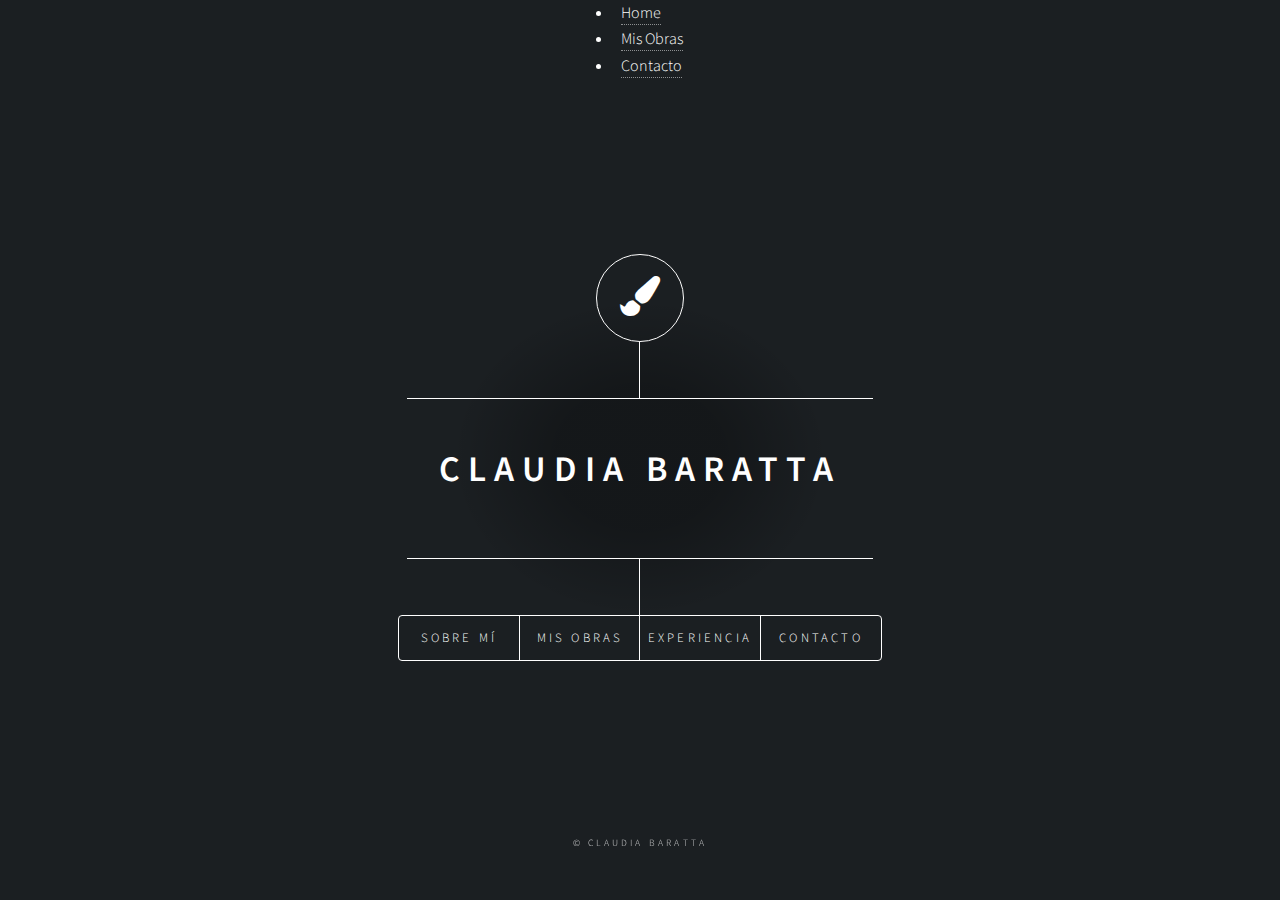
==== commit 0240bfc6: "works" ====
--- a/index.html
+++ b/index.html
@@ -16,10 +16,36 @@
 	</head>
 	<body class="is-preload">
 
+		
+
 		<!-- Wrapper -->
-		<video class="video" src="images/video.mp4" muted loop autoplay playsinline></video>
+		
 		
 			<div id="wrapper">
+				<!-- Navbar-->
+				<video class="video" src="images/video.mp4" muted loop autoplay playsinline></video>
+				<nav class="navbar">
+					<div class = "navbar_container">
+						<div class="navbar_toggle" id = "mobile-menu">
+							<span class="bar"></span>
+							<span class="bar"></span>
+							<span class="bar"></span>
+						</div>
+				
+						<ul class="navbar_menu">
+							<li class="navbar_item">
+								<a href="#home" class="navbar_links" id="home-page">Home</a> 
+							</li>
+							<li class="navbar_item">
+								<a href="#about" class="navbar_links" id="about">Mis Obras</a> 
+							</li>
+							<li class="navbar_item">
+								<a href="#services" class="navbar_links" id="services-page">Contacto</a> 
+							</li>
+						</ul>
+					</div>
+				</nav>
+
 				
 
 				<!-- Header -->
@@ -37,7 +63,7 @@
 						<nav>
 							<ul>
 								<li><a href="#intro">Sobre mí</a></li>
-								<li><a href="portfolio/portfolio.html">Mis obras</a></li>
+								<li><a href="works.html">Mis obras</a></li>
 								<li><a href="#about">Experiencia</a></li>
 								<li><a href="#contact">Contacto</a></li>
 								<!--<li><a href="#elements">Elements</a></li>-->
@@ -93,15 +119,9 @@
 									</div>
 									<ul class="actions">
 										<li><input type="submit" value="Enviar" class="primary" /></li>
-										<li><input type="reset" value="Cancelar" /></li>
+										<li><input type="reset" value="Resetear" /></li>
 									</ul>
 								</form>
-								<!-- <ul class="icons">
-									<li><a href="#" class="icon brands fa-twitter"><span class="label">Twitter</span></a></li>
-									<li><a href="#" class="icon brands fa-facebook-f"><span class="label">Facebook</span></a></li>
-									<li><a href="#" class="icon brands fa-instagram"><span class="label">Instagram</span></a></li>
-									<li><a href="#" class="icon brands fa-github"><span class="label">GitHub</span></a></li>
-								</ul> -->
 							</article>
 
 						<!-- Elements -->
@@ -364,6 +384,7 @@
 			<script src="assets/js/breakpoints.min.js"></script>
 			<script src="assets/js/util.js"></script>
 			<script src="assets/js/main.js"></script>
+			<script src="app.js"></script>
 
 	</body>
 </html>
--- a/assets/css/main.css
+++ b/assets/css/main.css
@@ -108,6 +108,7 @@
 			-ms-transition: none !important;
 			transition: none !important;
 		}
+
 
 /* Type */
 
@@ -1114,6 +1115,9 @@
 	object-fit: cover;
 	width: 100%;
 	height: 100%;
+	min-height: 100vh;
+	background-size: cover;
+	background:  no-repeat center; 
 }
 /* Wrapper */
 
@@ -1137,19 +1141,15 @@
 		position: relative;
 		min-height: 100vh;
 		width: 100%;
-		padding: 4rem 2rem;
+		padding: 0 2rem 4rem 2rem;
 		z-index: 3;
 	}
 
-		#wrapper:before {
-			content: '';
-			display: block;
-		}
-
 		@media screen and (max-width: 1680px) {
 
 			#wrapper {
-				padding: 3rem 2rem;
+				padding: 0 2rem 3rem 2rem;
+				min-height: 100vh;
 			}
 
 		}
@@ -1157,7 +1157,8 @@
 		@media screen and (max-width: 736px) {
 
 			#wrapper {
-				padding: 2rem 1rem;
+				padding: 0 1rem 2rem 1rem;
+				min-height: 100vh;
 			}
 
 		}
@@ -1166,6 +1167,7 @@
 
 			#wrapper {
 				padding: 1rem;
+				min-height: 100vh;
 			}
 
 		}
@@ -1304,11 +1306,13 @@
 				}
 
 					#header nav ul li a:hover {
-						background-color: rgba(255, 255, 255, 0.075);
+						transition: all 0.5s ease;
+						background-color: rgba(0, 0, 0, 0.2);
 					}
 
 					#header nav ul li a:active {
-						background-color: rgba(255, 255, 255, 0.175);
+						transition: all 0.5s ease;
+						background-color: rgba(0, 0, 0, 0.2);
 					}
 
 		#header nav.use-middle:after {
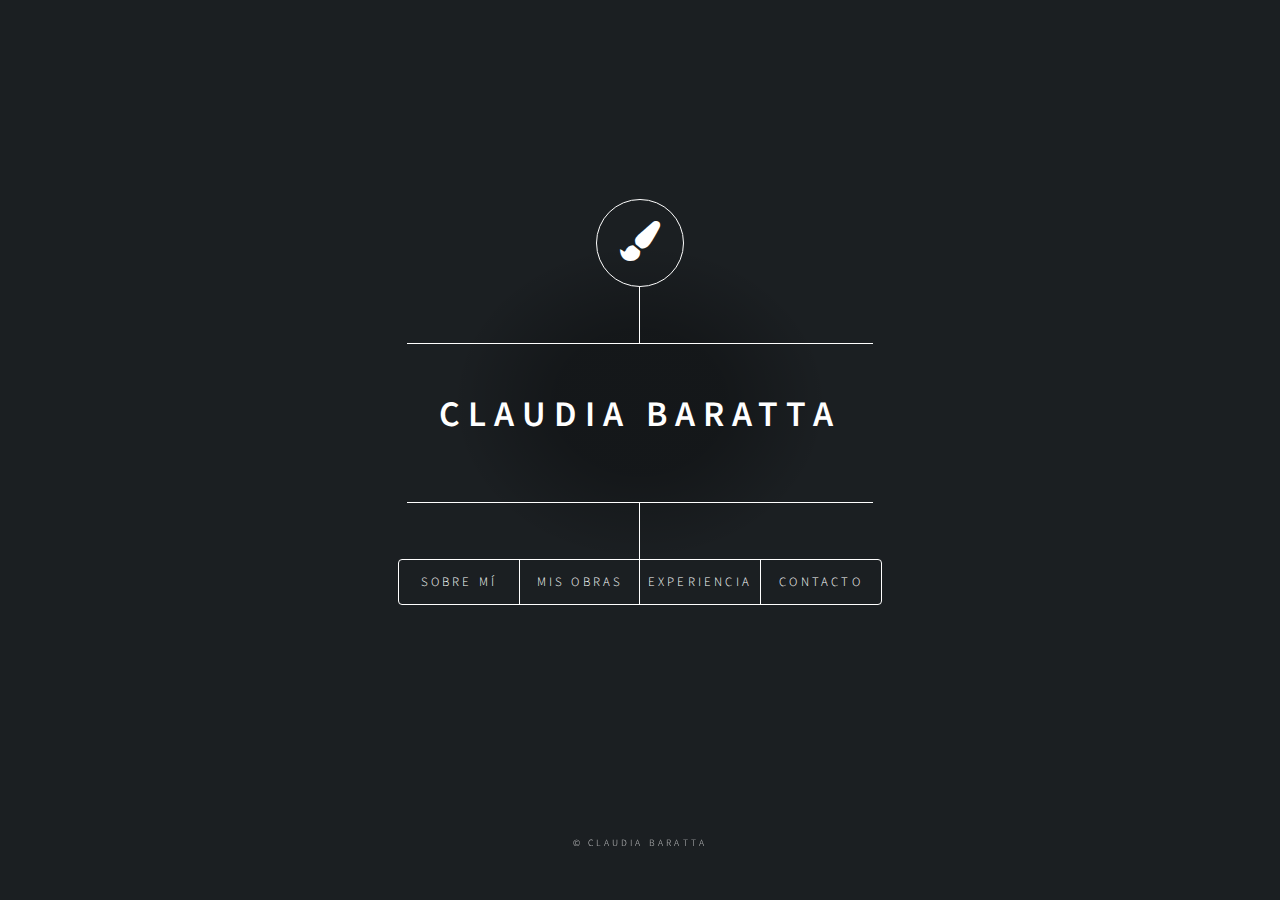
==== commit 6de6da31: "Update index.html" ====
--- a/index.html
+++ b/index.html
@@ -24,29 +24,7 @@
 			<div id="wrapper">
 				<!-- Navbar-->
 				<video class="video" src="images/video.mp4" muted loop autoplay playsinline></video>
-				<nav class="navbar">
-					<div class = "navbar_container">
-						<div class="navbar_toggle" id = "mobile-menu">
-							<span class="bar"></span>
-							<span class="bar"></span>
-							<span class="bar"></span>
-						</div>
-				
-						<ul class="navbar_menu">
-							<li class="navbar_item">
-								<a href="#home" class="navbar_links" id="home-page">Home</a> 
-							</li>
-							<li class="navbar_item">
-								<a href="#about" class="navbar_links" id="about">Mis Obras</a> 
-							</li>
-							<li class="navbar_item">
-								<a href="#services" class="navbar_links" id="services-page">Contacto</a> 
-							</li>
-						</ul>
-					</div>
-				</nav>
-
-				
+				<nav class="navbar"></nav>
 
 				<!-- Header -->
 					<header id="header">
